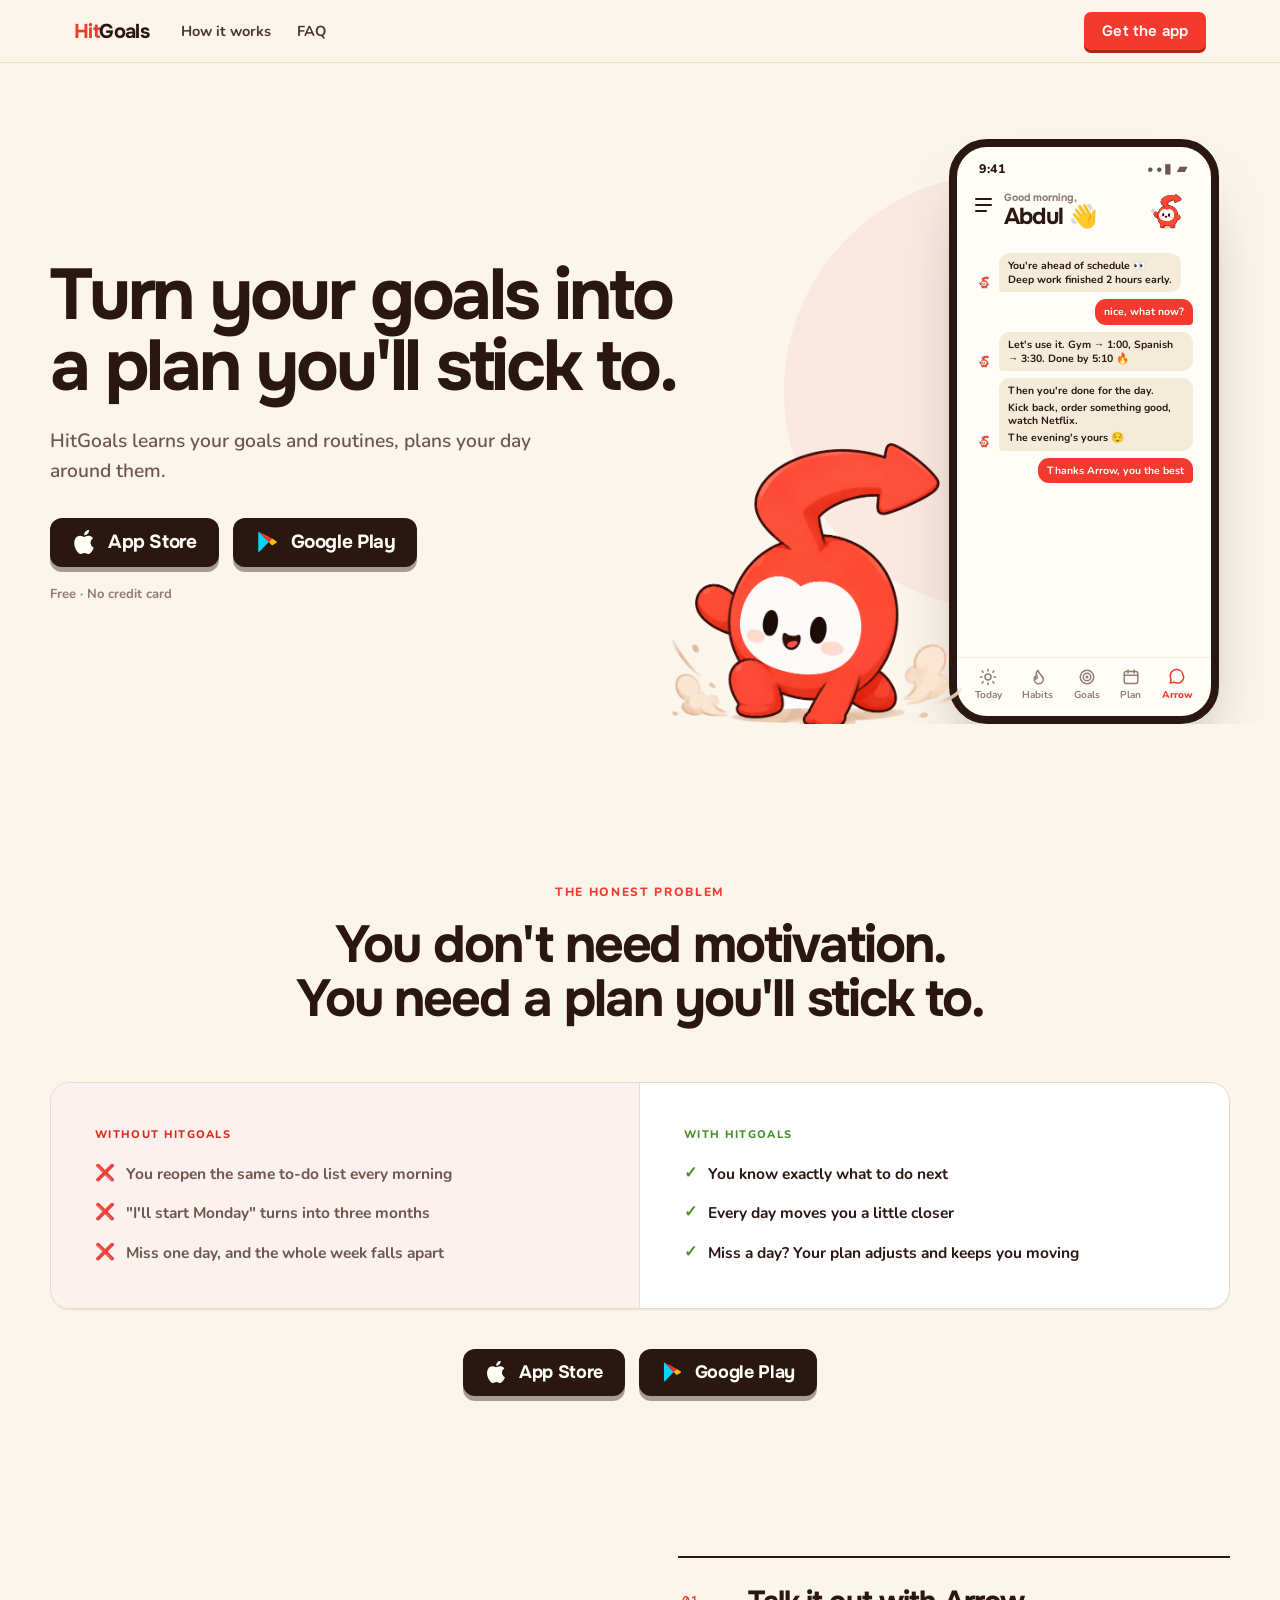
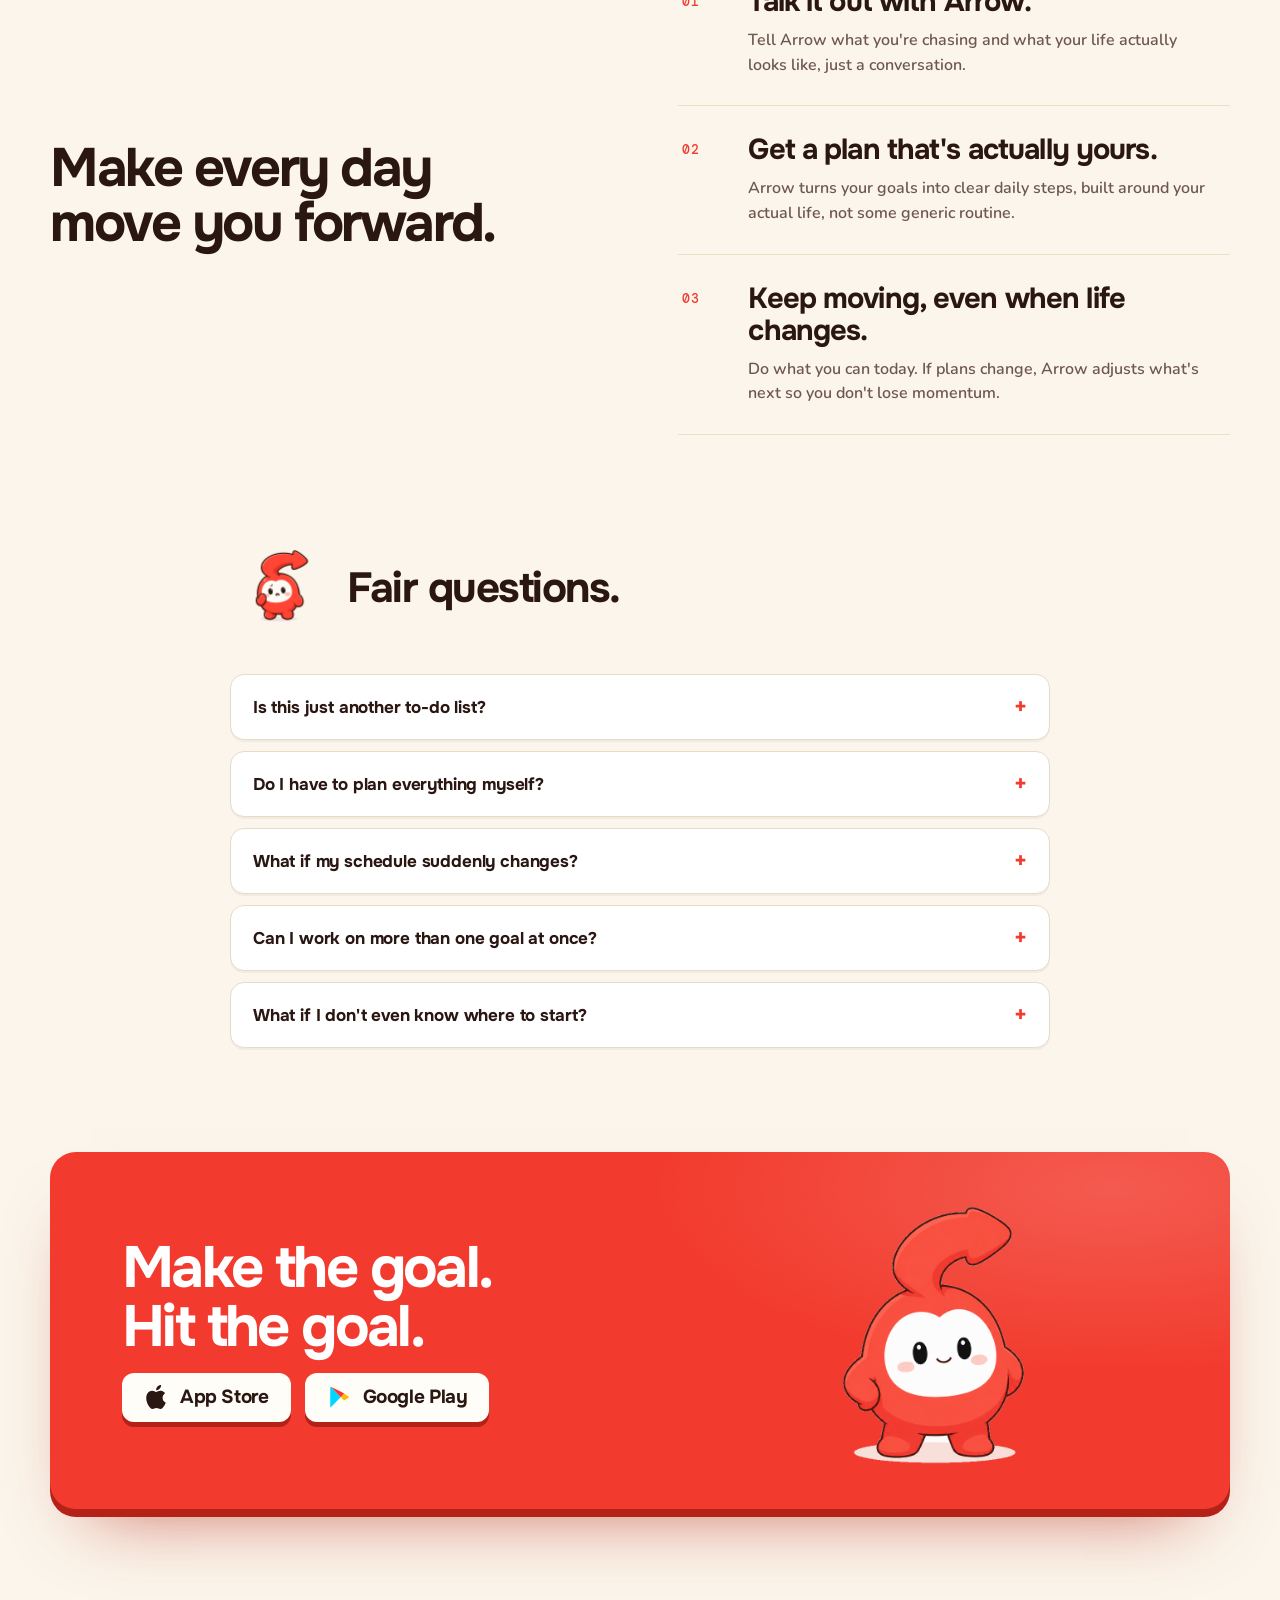
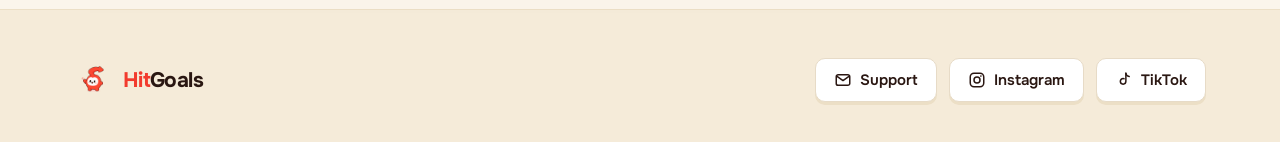
==== index.html @ bd5e6f32 "Add HitGoals website and assets" ====
<!DOCTYPE html>
<html lang="en">
<head>
<meta charset="utf-8">
<meta name="viewport" content="width=device-width, initial-scale=1">

<title>HitGoals — Turn your goals into a plan you'll stick to.</title>
<meta name="description" content="HitGoals learns your goals and routines, then plans your day around them. Talk it out with Arrow, get a plan that's actually yours, and keep moving even when life changes.">

<meta property="og:type" content="website">
<meta property="og:title" content="HitGoals — Turn your goals into a plan you'll stick to.">
<meta property="og:description" content="HitGoals learns your goals and routines, then plans your day around them.">
<meta property="og:image" content="assets/mascot/proud.png">
<meta name="theme-color" content="#FBF5EB">

<link rel="icon" type="image/png" href="assets/mascot/wave.png">

<!-- HitGoals design system tokens. These are exactly the six files that
     _ds/hitgoals-the-real-main-8b4e00c6-6f70-4fc8-bd92-96c5d314cf09/styles.css @imports, in its order.
     They are linked directly rather than through that entry point so the page
     also works when opened straight from disk (browsers refuse to follow a
     nested CSS @import over file://). -->
<link rel="stylesheet" href="_ds/hitgoals-the-real-main-8b4e00c6-6f70-4fc8-bd92-96c5d314cf09/tokens/colors.css">
<link rel="stylesheet" href="_ds/hitgoals-the-real-main-8b4e00c6-6f70-4fc8-bd92-96c5d314cf09/tokens/typography.css">
<link rel="stylesheet" href="_ds/hitgoals-the-real-main-8b4e00c6-6f70-4fc8-bd92-96c5d314cf09/tokens/spacing.css">
<link rel="stylesheet" href="_ds/hitgoals-the-real-main-8b4e00c6-6f70-4fc8-bd92-96c5d314cf09/tokens/radius.css">
<link rel="stylesheet" href="_ds/hitgoals-the-real-main-8b4e00c6-6f70-4fc8-bd92-96c5d314cf09/tokens/shadows.css">
<link rel="stylesheet" href="_ds/hitgoals-the-real-main-8b4e00c6-6f70-4fc8-bd92-96c5d314cf09/tokens/motion.css">
<link rel="stylesheet" href="assets/css/site.css">
</head>
<body>

<!-- Icon sprite: the store badge glyphs are reused six times across the page. -->
<svg width="0" height="0" aria-hidden="true" focusable="false" style="position:absolute">
  <symbol id="i-apple" viewBox="0 0 24 24">
    <path fill="currentColor" d="M12.152 6.896c-.948 0-2.415-1.078-3.96-1.04-2.04.027-3.91 1.183-4.961 3.014-2.117 3.675-.546 9.103 1.519 12.09 1.013 1.454 2.208 3.09 3.792 3.039 1.52-.065 2.09-.987 3.935-.987 1.831 0 2.35.987 3.96.948 1.637-.026 2.676-1.48 3.676-2.948 1.156-1.688 1.636-3.325 1.662-3.415-.039-.013-3.182-1.221-3.22-4.857-.026-3.04 2.48-4.494 2.597-4.559-1.429-2.09-3.623-2.324-4.39-2.376-2-.156-3.675 1.09-4.61 1.09zm3.632-3.297c.842-1.014 1.409-2.427 1.257-3.83-1.222.052-2.702.816-3.573 1.83-.78.9-1.464 2.336-1.284 3.702 1.33.104 2.69-.688 3.6-1.702z"/>
  </symbol>
  <symbol id="i-play" viewBox="0 0 24 24">
    <path fill="#00d7fe" d="M3.609 1.814c-.24.24-.379.628-.379 1.126v18.12c0 .498.139.886.379 1.126L3.75 22.3 13.792 12 3.75 1.7l-.141.114z"/>
    <path fill="#00f076" d="M13.792 12L3.75 1.7 3.61 1.814 13.75 12l-10.14 10.186.14.114L13.792 12z"/>
    <path fill="#ffbc00" d="M17.09 8.618L13.792 12l3.3 3.382 4.108-2.38a1 1 0 0 0 0-1.73l-4.11-2.654z"/>
    <path fill="#ff3131" d="M13.792 12l3.298-3.382-4.108-2.376L3.75 1.7 13.792 12z"/>
  </symbol>
</svg>

<header class="site-header">
  <div class="site-header__inner">
    <a class="brand" href="#top">
      <span class="brand__word"><span class="brand__hit">Hit</span>Goals</span>
    </a>
    <nav class="site-nav" aria-label="Primary">
      <a href="#how">How it works</a>
      <a href="#faq">FAQ</a>
    </nav>
    <div class="site-header__actions">
      <a class="btn btn--sm btn--primary" href="#cta">Get the app</a>
    </div>
  </div>
</header>

<main>

  <!-- ============================================================ hero -- -->
  <section class="hero" id="top">
    <div class="hero__inner">
      <div>
        <h1 class="hero__title">
          <span>Turn your goals into</span><br>
          <span>a plan you'll stick to.</span>
        </h1>
        <p class="hero__sub">HitGoals learns your goals and routines, plans your day around them.</p>

        <div class="store-row store-row--hero">
          <a class="store-btn" href="#cta">
            <svg width="24" height="24" aria-hidden="true"><use href="#i-apple"></use></svg>
            <span class="store-btn__label">App Store</span>
          </a>
          <a class="store-btn" href="#cta">
            <svg width="24" height="24" aria-hidden="true"><use href="#i-play"></use></svg>
            <span class="store-btn__label">Google Play</span>
          </a>
        </div>

        <p class="hero__note">Free · No credit card</p>
      </div>

      <div class="hero__visual">
        <div class="hero__glow" aria-hidden="true"></div>

        <img class="hero__mascot" src="assets/mascot/hero-trim.png" alt="Arrow running toward your goals" width="656" height="649">

        <!-- App preview -->
        <div class="phone">
          <div class="phone__status">
            <span>9:41</span>
            <span class="phone__status-icons">••▮ ▰</span>
          </div>

          <div class="phone__head">
            <div class="phone__menu" aria-hidden="true">
              <span></span><span></span><span></span>
            </div>
            <div class="phone__greeting">
              <div class="phone__greeting-label">Good morning,</div>
              <div class="phone__greeting-name">Abdul 👋</div>
            </div>
            <img class="phone__avatar" src="assets/mascot/wave.png" alt="" width="52" height="52">
          </div>

          <div class="phone__body">
            <div class="chat">
              <div class="chat__row">
                <img class="chat__avatar" src="assets/mascot/wave.png" alt="" width="18" height="18">
                <div class="chat__bubble">You're ahead of schedule 👀<br>Deep work finished <b>2 hours early.</b></div>
              </div>

              <div class="chat__bubble chat__bubble--user">nice, what now?</div>

              <div class="chat__row">
                <img class="chat__avatar" src="assets/mascot/wave.png" alt="" width="18" height="18">
                <div class="chat__bubble">Let's use it. Gym → <b>1:00</b>, Spanish → <b>3:30</b>. Done by <b>5:10</b> 🔥</div>
              </div>

              <div class="chat__row">
                <img class="chat__avatar" src="assets/mascot/wave.png" alt="" width="18" height="18">
                <div class="chat__bubble">
                  <p>Then you're done for the day.</p>
                  <p>Kick back, order something good, watch Netflix.</p>
                  <p><b>The evening's yours 😌</b></p>
                </div>
              </div>

              <div class="chat__bubble chat__bubble--user chat__bubble--user-wide">Thanks Arrow, you the best</div>
            </div>
          </div>

          <div class="phone__tabs" aria-hidden="true">
            <div class="phone__tab">
              <svg width="18" height="18" viewBox="0 0 24 24" fill="none" stroke="currentColor" stroke-width="2" stroke-linecap="round" stroke-linejoin="round"><circle cx="12" cy="12" r="4"></circle><path d="M12 2v2M12 20v2M4.2 4.2l1.4 1.4M18.4 18.4l1.4 1.4M2 12h2M20 12h2M4.2 19.8l1.4-1.4M18.4 5.6l1.4-1.4"></path></svg>
              <span>Today</span>
            </div>
            <div class="phone__tab">
              <svg width="18" height="18" viewBox="0 0 24 24" fill="none" stroke="currentColor" stroke-width="2" stroke-linecap="round" stroke-linejoin="round"><path d="M8.5 14.5A2.5 2.5 0 0 0 11 12c0-1.38-.5-2-1-3-1.072-2.143-.224-4.054 2-6 .5 2.5 2 4.9 4 6.5 2 1.6 3 3.5 3 5.5a6 6 0 1 1-12 0c0-1.67.7-3.16 1.5-4.5C8.5 12.5 8 14 8.5 14.5z"></path></svg>
              <span>Habits</span>
            </div>
            <div class="phone__tab">
              <svg width="18" height="18" viewBox="0 0 24 24" fill="none" stroke="currentColor" stroke-width="2" stroke-linecap="round" stroke-linejoin="round"><circle cx="12" cy="12" r="9"></circle><circle cx="12" cy="12" r="5"></circle><circle cx="12" cy="12" r="1"></circle></svg>
              <span>Goals</span>
            </div>
            <div class="phone__tab">
              <svg width="18" height="18" viewBox="0 0 24 24" fill="none" stroke="currentColor" stroke-width="2" stroke-linecap="round" stroke-linejoin="round"><rect x="3" y="4.5" width="18" height="16" rx="2.5"></rect><path d="M3 9.5h18M8 2.5v4M16 2.5v4"></path></svg>
              <span>Plan</span>
            </div>
            <div class="phone__tab phone__tab--active">
              <svg width="18" height="18" viewBox="0 0 24 24" fill="none" stroke="currentColor" stroke-width="2" stroke-linecap="round" stroke-linejoin="round"><path d="M21 11.5a8.4 8.4 0 0 1-1.1 4.2 8.5 8.5 0 0 1-7.4 4.3 8.4 8.4 0 0 1-4.2-1.1L3 20l1.1-5.3A8.4 8.4 0 0 1 3 10.5a8.5 8.5 0 0 1 4.3-7.4 8.4 8.4 0 0 1 4.2-1.1h.5A8.48 8.48 0 0 1 20 9.4v.5z"></path></svg>
              <span>Arrow</span>
            </div>
          </div>
        </div>
      </div>
    </div>
  </section>

  <!-- ========================================================= problem -- -->
  <section class="section">
    <div class="section__inner">
      <div class="section__head">
        <div class="eyebrow">The honest problem</div>
        <h2 class="section__title">You don't need motivation.<br>You need a plan you'll stick to.</h2>
      </div>

      <div class="compare">
        <div class="compare__col compare__col--without">
          <div class="compare__label compare__label--without">Without HitGoals</div>
          <ul class="compare__list">
            <li class="compare__item">
              <span class="compare__mark compare__mark--without" aria-hidden="true">❌</span>
              <span class="compare__text compare__text--without">You reopen the same to-do list every morning</span>
            </li>
            <li class="compare__item">
              <span class="compare__mark compare__mark--without" aria-hidden="true">❌</span>
              <span class="compare__text compare__text--without">"I'll start Monday" turns into three months</span>
            </li>
            <li class="compare__item">
              <span class="compare__mark compare__mark--without" aria-hidden="true">❌</span>
              <span class="compare__text compare__text--without">Miss one day, and the whole week falls apart</span>
            </li>
          </ul>
        </div>

        <div class="compare__col">
          <div class="compare__label compare__label--with">With HitGoals</div>
          <ul class="compare__list">
            <li class="compare__item">
              <span class="compare__mark compare__mark--with" aria-hidden="true">✓</span>
              <span class="compare__text compare__text--with">You know exactly what to do next</span>
            </li>
            <li class="compare__item">
              <span class="compare__mark compare__mark--with" aria-hidden="true">✓</span>
              <span class="compare__text compare__text--with">Every day moves you a little closer</span>
            </li>
            <li class="compare__item">
              <span class="compare__mark compare__mark--with" aria-hidden="true">✓</span>
              <span class="compare__text compare__text--with">Miss a day? Your plan adjusts and keeps you moving</span>
            </li>
          </ul>
        </div>
      </div>

      <div class="store-row store-row--center">
        <a class="store-btn store-btn--compact" href="#top">
          <svg width="22" height="22" aria-hidden="true"><use href="#i-apple"></use></svg>
          <span class="store-btn__label">App Store</span>
        </a>
        <a class="store-btn store-btn--compact" href="#top">
          <svg width="22" height="22" aria-hidden="true"><use href="#i-play"></use></svg>
          <span class="store-btn__label">Google Play</span>
        </a>
      </div>
    </div>
  </section>

  <!-- ==================================================== how it works -- -->
  <section class="section how" id="how">
    <div class="how__inner">
      <div class="how__heading">
        <h2 class="how__title">Make every day move you forward.</h2>
      </div>

      <div class="steps">
        <div class="step">
          <div class="step__num">01</div>
          <div>
            <h3 class="step__title">Talk it out with Arrow.</h3>
            <p class="step__text">Tell Arrow what you're chasing and what your life actually looks like, just a conversation.</p>
          </div>
        </div>
        <div class="step">
          <div class="step__num">02</div>
          <div>
            <h3 class="step__title">Get a plan that's actually yours.</h3>
            <p class="step__text">Arrow turns your goals into clear daily steps, built around your actual life, not some generic routine.</p>
          </div>
        </div>
        <div class="step">
          <div class="step__num">03</div>
          <div>
            <h3 class="step__title">Keep moving, even when life changes.</h3>
            <p class="step__text">Do what you can today. If plans change, Arrow adjusts what's next so you don't lose momentum.</p>
          </div>
        </div>
      </div>
    </div>
  </section>

  <!-- ============================================================= faq -- -->
  <section class="section--tight faq" id="faq">
    <div class="faq__inner">
      <div class="faq__head">
        <img class="faq__mascot" src="assets/mascot/confused.png" alt="" width="99" height="99">
        <h2 class="faq__title">Fair questions.</h2>
      </div>

      <div class="faq__list">
        <details class="faq__item">
          <summary class="faq__q">Is this just another to-do list?<span class="faq__toggle" aria-hidden="true">+</span></summary>
          <p class="faq__a">No. A to-do list just hands you a pile. HitGoals decides when each thing happens based on your actual week, and moves things around the moment that week changes.</p>
        </details>
        <details class="faq__item">
          <summary class="faq__q">Do I have to plan everything myself?<span class="faq__toggle" aria-hidden="true">+</span></summary>
          <p class="faq__a">Nope. Tell Arrow what you want to achieve and what your life looks like. It helps turn that into a plan you can actually follow.</p>
        </details>
        <details class="faq__item">
          <summary class="faq__q">What if my schedule suddenly changes?<span class="faq__toggle" aria-hidden="true">+</span></summary>
          <p class="faq__a">Your plan can change with it. Tell Arrow what happened, and it automatically moves things around.</p>
        </details>
        <details class="faq__item">
          <summary class="faq__q">Can I work on more than one goal at once?<span class="faq__toggle" aria-hidden="true">+</span></summary>
          <p class="faq__a">Yes. HitGoals helps balance your goals with everything else you already have going on.</p>
        </details>
        <details class="faq__item">
          <summary class="faq__q">What if I don't even know where to start?<span class="faq__toggle" aria-hidden="true">+</span></summary>
          <p class="faq__a">That's kind of the point. Talk it through with Arrow, and it helps figure out what your next steps should be.</p>
        </details>
      </div>
    </div>
  </section>

  <!-- ============================================================= cta -- -->
  <section class="section--tight cta" id="cta">
    <div class="cta__card">
      <div class="cta__sheen" aria-hidden="true"></div>
      <div class="cta__grid">
        <div class="cta__copy">
          <h2 class="cta__title">Make the goal.<br>Hit the goal.</h2>
          <div class="store-row">
            <a class="store-btn store-btn--light" href="#top">
              <svg width="24" height="24" aria-hidden="true"><use href="#i-apple"></use></svg>
              <span class="store-btn__label">App Store</span>
            </a>
            <a class="store-btn store-btn--light" href="#top">
              <svg width="24" height="24" aria-hidden="true"><use href="#i-play"></use></svg>
              <span class="store-btn__label">Google Play</span>
            </a>
          </div>
        </div>
        <div class="cta__visual">
          <img class="cta__mascot" src="assets/mascot/proud.png" alt="Arrow celebrating" width="800" height="800">
        </div>
      </div>
    </div>
  </section>

</main>

<footer class="site-footer">
  <div class="site-footer__inner">
    <div class="site-footer__brand">
      <img class="site-footer__mark" src="assets/mascot/wave.png" alt="" width="38" height="38">
      <span class="site-footer__word"><span class="brand__hit">Hit</span>Goals</span>
    </div>
    <div class="site-footer__links">
      <a class="link-btn" href="mailto:support@hitgoals.app">
        <svg width="18" height="18" viewBox="0 0 24 24" fill="none" stroke="currentColor" stroke-width="2" stroke-linecap="round" stroke-linejoin="round" aria-hidden="true"><path d="M3 7.5A2.5 2.5 0 0 1 5.5 5h13A2.5 2.5 0 0 1 21 7.5v9A2.5 2.5 0 0 1 18.5 19h-13A2.5 2.5 0 0 1 3 16.5z"></path><path d="m3.6 6.7 8.4 6 8.4-6"></path></svg>
        Support
      </a>
      <a class="link-btn" href="https://instagram.com/hitgoals" target="_blank" rel="noopener">
        <svg width="18" height="18" viewBox="0 0 24 24" fill="none" stroke="currentColor" stroke-width="2" stroke-linecap="round" stroke-linejoin="round" aria-hidden="true"><rect x="3" y="3" width="18" height="18" rx="5"></rect><circle cx="12" cy="12" r="4"></circle><circle cx="17.2" cy="6.8" r="1.1" fill="currentColor" stroke="none"></circle></svg>
        Instagram
      </a>
      <a class="link-btn" href="https://tiktok.com/@hitgoals" target="_blank" rel="noopener">
        <svg width="18" height="18" viewBox="0 0 24 24" fill="none" stroke="currentColor" stroke-width="2" stroke-linecap="round" stroke-linejoin="round" aria-hidden="true"><path d="M14.5 3v10.8a3.7 3.7 0 1 1-3.7-3.7c.4 0 .8.06 1.2.18"></path><path d="M14.5 3c.3 2.4 2 4.1 4.4 4.4"></path></svg>
        TikTok
      </a>
    </div>
  </div>
</footer>

</body>
</html>
---- _ds/hitgoals-the-real-main-8b4e00c6-6f70-4fc8-bd92-96c5d314cf09/tokens/colors.css ----
/* HitGoals — Color tokens
   Anchored to the red arrow mascot, warm cream paper, and the pastel
   yellow / green / teal accents from the mascot's building blocks. */
:root {
  /* ---- Brand red (primary) ---- */
  --red-50:  #FDF1EF;
  --red-100: #FCDED9;
  --red-200: #F9BDB4;
  --red-300: #F79287;
  --red-400: #F5675A;
  --red-500: #F23B2E; /* HitGoals red — primary brand color */
  --red-600: #D82C20; /* hover */
  --red-700: #B32117; /* pressed / 3D under-edge */
  --red-800: #8A1810;

  /* ---- Warm cream / paper (surfaces & backgrounds) ---- */
  --cream-50:  #FFFDF8;
  --cream-100: #FBF5EB; /* app canvas */
  --cream-200: #F5EBD9; /* sunken surface */
  --cream-300: #ECDFC6; /* hairline on cream */
  --paper:     #FFFFFF; /* card surface (mascot belly white) */

  /* ---- Ink (outlines & text — warm near-black brown) ---- */
  --ink-900: #2A1712; /* mascot outline, primary text */
  --ink-700: #4A362F;
  --ink-500: #6E574E; /* secondary text */
  --ink-400: #937C73; /* muted text */
  --ink-300: #BCA99F; /* disabled */

  /* ---- Pastel accents (from the mascot's cubes) ---- */
  --gold-100: #FDF1D4;
  --gold-300: #F9DC8C;
  --gold-400: #F7CE5E; /* soft gold cube */
  --gold-500: #F0B93D; /* warning / streaks */
  --gold-600: #D69A22;

  --green-100: #E3F3D6;
  --green-300: #B6E293;
  --green-400: #8FD16A; /* leaf green cube */
  --green-500: #5DB63C; /* success / done */
  --green-600: #479128;

  --teal-100: #D8F1EC;
  --teal-300: #98DDD0;
  --teal-400: #67CDBB; /* soft teal accent */
  --teal-500: #29B39A; /* focus / insights */
  --teal-600: #1B8F7B;

  --sky-100: #DCEEFB;
  --sky-300: #A9D3F3;
  --sky-400: #7FBDEC; /* sweat-drop blue */
  --sky-500: #4A9EE6; /* info */
  --sky-600: #2C7CC4;

  --cheek: #F6C7BE; /* mascot cheek blush */

  /* ================= Semantic aliases ================= */
  --color-bg:            var(--cream-100);
  --color-surface:       var(--paper);
  --color-surface-sunken:var(--cream-200);
  --color-surface-tint:  var(--red-50);

  --brand:               var(--red-500);
  --brand-hover:         var(--red-600);
  --brand-pressed:       var(--red-700);
  --brand-tint:          var(--red-100);
  --brand-edge:          var(--red-700); /* 3D bottom edge on red buttons */

  --text-primary:        var(--ink-900);
  --text-secondary:      var(--ink-500);
  --text-muted:          var(--ink-400);
  --text-disabled:       var(--ink-300);
  --text-on-brand:       #FFFFFF;
  --text-on-accent:      var(--ink-900);

  --border-subtle:       var(--cream-300);
  --border-default:      #E7DBC7;
  --border-strong:       var(--ink-900);

  --success:             var(--green-500);
  --success-tint:        var(--green-100);
  --success-edge:        var(--green-600);
  --warning:             var(--gold-500);
  --warning-tint:        var(--gold-100);
  --danger:              var(--red-500);
  --danger-tint:         var(--red-100);
  --info:                var(--sky-500);
  --info-tint:           var(--sky-100);
  --focus:               var(--teal-500);
  --focus-tint:          var(--teal-100);

  --focus-ring:          var(--red-300);
}
---- _ds/hitgoals-the-real-main-8b4e00c6-6f70-4fc8-bd92-96c5d314cf09/tokens/typography.css ----
/* HitGoals — Typography tokens
   Fredoka (rounded, geometric) for display/headings — echoes the mascot's
   bouncy arrow. Nunito for body & UI — friendly, highly legible.
   NOTE: fonts are pulled from Google Fonts (see flag in readme.md). */
@import url('https://fonts.googleapis.com/css2?family=Onest:wght@500;600;700;800&family=Nunito:ital,wght@0,400;0,600;0,700;0,800;1,400&family=DM+Mono:wght@400;500&display=swap');

:root {
  --font-display: 'Onest', 'Trebuchet MS', sans-serif; /* @kind font */
  --font-body: 'Nunito', 'Segoe UI', sans-serif; /* @kind font */
  --font-mono: 'DM Mono', ui-monospace, monospace; /* @kind font */

  /* Weights */
  --fw-regular: 400;  /* @kind other */
  --fw-medium: 600;   /* @kind other */
  --fw-semibold: 700; /* @kind other */
  --fw-bold: 700;     /* @kind other */
  --fw-display: 700;  /* @kind other */
  --fw-heavy: 700;    /* @kind other */

  /* Type scale (rem, 16px base) */
  --fs-display: 3rem;     /* 48 — hero */
  --fs-h1: 2.25rem;       /* 36 */
  --fs-h2: 1.75rem;       /* 28 */
  --fs-h3: 1.375rem;      /* 22 */
  --fs-title: 1.125rem;   /* 18 — card titles */
  --fs-body: 1rem;        /* 16 */
  --fs-body-sm: 0.9375rem;/* 15 */
  --fs-caption: 0.8125rem;/* 13 */
  --fs-micro: 0.6875rem;  /* 11 — labels/badges */

  /* Line heights */
  --lh-tight: 1.1;    /* @kind other */
  --lh-snug: 1.25;    /* @kind other */
  --lh-normal: 1.5;   /* @kind other */
  --lh-relaxed: 1.65; /* @kind other */

  /* Letter spacing */
  --ls-tight: -0.02em; /* @kind other */
  --ls-normal: 0;      /* @kind other */
  --ls-wide: 0.04em;   /* @kind other */
  --ls-caps: 0.08em;   /* @kind other */
}
---- _ds/hitgoals-the-real-main-8b4e00c6-6f70-4fc8-bd92-96c5d314cf09/tokens/spacing.css ----
/* HitGoals — Spacing & sizing tokens (4px base grid) */
:root {
  --space-0: 0;
  --space-1: 4px;
  --space-2: 8px;
  --space-3: 12px;
  --space-4: 16px;
  --space-5: 20px;
  --space-6: 24px;
  --space-8: 32px;
  --space-10: 40px;
  --space-12: 48px;
  --space-16: 64px;
  --space-20: 80px;

  /* Layout */
  --container-max: 1200px;
  --gutter: 24px;
  --app-max: 420px;        /* mobile app frame */
  --tap-target: 48px;      /* min hit area */
  --nav-height: 68px;      /* bottom tab bar */
}
---- _ds/hitgoals-the-real-main-8b4e00c6-6f70-4fc8-bd92-96c5d314cf09/tokens/radius.css ----
/* HitGoals — Corner radius tokens
   Restrained, only-slightly-rounded corners (the brand wants crisp shapes,
   not pillowy ones). Avatars/toggles that must be circular set 999 directly. */
:root {
  --radius-xs: 3px;
  --radius-sm: 5px;
  --radius-md: 7px;    /* inputs, buttons, small cards */
  --radius-lg: 10px;   /* cards */
  --radius-xl: 14px;   /* hero cards, sheets */
  --radius-2xl: 18px;
  --radius-pill: 999px;/* circular controls only (avatars, switch, streak) */
}
---- _ds/hitgoals-the-real-main-8b4e00c6-6f70-4fc8-bd92-96c5d314cf09/tokens/shadows.css ----
/* HitGoals — Elevation & the signature "3D chunky" edges.
   The brand look uses solid offset bottom edges (like the mascot's outline
   and Duolingo-style chunky buttons) more than soft blurred shadows. */
:root {
  /* Soft ambient shadows (warm-tinted, low blur) */
  --shadow-xs: 0 1px 2px rgba(42, 23, 18, 0.06);
  --shadow-sm: 0 2px 6px rgba(42, 23, 18, 0.08);
  --shadow-md: 0 6px 16px rgba(42, 23, 18, 0.10);
  --shadow-lg: 0 14px 32px rgba(42, 23, 18, 0.14);
  --shadow-pop: 0 18px 44px rgba(242, 59, 46, 0.22); /* red glow for CTAs/mascot */

  /* Chunky solid bottom edges (the "press-down" toy look) */
  --edge-brand:   0 4px 0 var(--red-700);
  --edge-success: 0 4px 0 var(--green-600);
  --edge-gold:    0 4px 0 var(--gold-600);
  --edge-neutral: 0 4px 0 var(--cream-300);
  --edge-ink:     0 3px 0 var(--ink-900);

  /* Focus ring */
  --ring: 0 0 0 4px var(--focus-tint);
}
---- _ds/hitgoals-the-real-main-8b4e00c6-6f70-4fc8-bd92-96c5d314cf09/tokens/motion.css ----
/* HitGoals — Motion tokens
   Playful, bouncy easing to echo the mascot's springy character. */
:root {
  --dur-fast: 120ms;      /* @kind other */
  --dur-base: 200ms;      /* @kind other */
  --dur-slow: 320ms;      /* @kind other */
  --dur-celebrate: 600ms; /* @kind other */

  --ease-standard: cubic-bezier(0.4, 0, 0.2, 1);    /* @kind other */
  --ease-out: cubic-bezier(0.16, 1, 0.3, 1);        /* @kind other */
  --ease-bounce: cubic-bezier(0.34, 1.56, 0.64, 1); /* @kind other */
  --ease-spring: cubic-bezier(0.5, 1.6, 0.4, 1);    /* @kind other */
}
---- assets/css/site.css ----
/* ==========================================================================
   HitGoals — marketing site styles
   Built on the HitGoals design system tokens
   (_ds/hitgoals-the-real-main-8b4e00c6-6f70-4fc8-bd92-96c5d314cf09/styles.css).
   Every colour, size and shadow below resolves to a design-system token.
   ========================================================================== */

/* --------------------------------------------------------------- base --- */
* { box-sizing: border-box; }

body {
  margin: 0;
  background: var(--cream-100);
  color: var(--ink-900);
  font-family: var(--font-body);
  overflow-x: hidden;
  -webkit-font-smoothing: antialiased;
}

img { max-width: 100%; }

a { color: var(--red-600); text-decoration: none; }
a:hover { color: var(--red-500); }

.u-visually-hidden {
  position: absolute;
  width: 1px; height: 1px;
  margin: -1px; padding: 0;
  overflow: hidden;
  clip: rect(0 0 0 0);
  white-space: nowrap;
  border: 0;
}

/* Shared section rhythm */
.section { padding: 160px 24px 0; }
.section--tight { padding: 104px 24px 0; }
.section__inner { max-width: 1180px; margin: 0 auto; }

.eyebrow {
  font-weight: 800;
  font-size: 12px;
  letter-spacing: .14em;
  text-transform: uppercase;
  color: var(--red-500);
  margin-bottom: 18px;
}

/* ------------------------------------------------------------ buttons --- */
/* Mirrors the design system Button component: a chunky solid bottom edge that
   the button presses down onto. See components/forms/Button.jsx. */
.btn {
  --btn-edge: 4px;
  --btn-edge-color: transparent;
  display: inline-flex;
  align-items: center;
  justify-content: center;
  font-family: var(--font-display);
  font-weight: 600;
  line-height: 1;
  letter-spacing: .01em;
  white-space: nowrap;
  border: 2px solid transparent;
  border-radius: var(--radius-md);
  box-shadow: 0 var(--btn-edge) 0 var(--btn-edge-color);
  cursor: pointer;
  user-select: none;
  -webkit-tap-highlight-color: transparent;
  outline: none;
  transition:
    transform var(--dur-fast) var(--ease-standard),
    background var(--dur-fast),
    box-shadow var(--dur-fast);
}
.btn:active {
  transform: translateY(var(--btn-edge));
  box-shadow: 0 0 0 var(--btn-edge-color);
}
.btn:focus-visible { box-shadow: 0 var(--btn-edge) 0 var(--btn-edge-color), var(--ring); }

.btn--sm { --btn-edge: 3px; gap: 6px; padding: 8px 16px; min-height: 38px; font-size: var(--fs-body-sm); }
.btn--md { --btn-edge: 4px; gap: 8px; padding: 12px 22px; min-height: 48px; font-size: var(--fs-body); }

.btn--primary { --btn-edge-color: var(--red-700); background: var(--red-500); color: #fff; }
.btn--primary:hover { background: var(--red-600); color: #fff; }

/* --------------------------------------------------- app store badges --- */
.store-row { display: flex; gap: 14px; flex-wrap: wrap; }
.store-row--hero { margin-bottom: 18px; }
.store-row--center { justify-content: center; margin-top: 40px; }

.store-btn {
  display: inline-flex;
  align-items: center;
  gap: 12px;
  background: var(--ink-900);
  color: var(--cream-50);
  border-radius: 12px;
  padding: 12px 22px 13px;
  box-shadow: 0 5px 0 rgba(42, 23, 18, .4);
  transition:
    transform var(--dur-fast) var(--ease-standard),
    box-shadow var(--dur-fast);
}
.store-btn:hover { color: var(--cream-50); }
.store-btn:active { transform: translateY(5px); box-shadow: 0 0 0 rgba(42, 23, 18, .4); }

.store-btn__label {
  font-family: var(--font-display);
  font-weight: 700;
  font-size: 19px;
  letter-spacing: -.02em;
}

/* Slightly smaller pair used under the comparison table */
.store-btn--compact .store-btn__label { font-size: 18px; }

/* Cream-on-red pair inside the final CTA card */
.store-btn--light {
  background: var(--cream-50);
  color: var(--ink-900);
  box-shadow: 0 5px 0 var(--red-700);
}
.store-btn--light:hover { color: var(--ink-900); }
.store-btn--light:active { box-shadow: 0 0 0 var(--red-700); }

/* ------------------------------------------------------------- header --- */
.site-header {
  position: sticky;
  top: 0;
  z-index: 50;
  background: rgba(251, 245, 235, .86);
  -webkit-backdrop-filter: blur(14px);
  backdrop-filter: blur(14px);
  border-bottom: 1.5px solid var(--border-subtle);
}
.site-header__inner {
  max-width: 1180px;
  margin: 0 auto;
  padding: 12px 24px;
  display: flex;
  align-items: center;
  gap: 24px;
  flex-wrap: nowrap;
}
.site-header__actions { margin-left: auto; display: flex; align-items: center; gap: 14px; }

.brand { display: flex; align-items: center; gap: 9px; flex-shrink: 0; }
.brand__word {
  font-family: var(--font-display);
  font-weight: 700;
  font-size: 20px;
  letter-spacing: -.03em;
  color: var(--ink-900);
}
.brand:hover .brand__word { color: var(--ink-900); }
.brand__hit { color: var(--red-500); }

.site-nav { display: flex; align-items: center; gap: 26px; margin-left: 8px; flex-wrap: nowrap; flex-shrink: 0; }
.site-nav a { font-weight: 700; font-size: 14.5px; color: var(--ink-700); white-space: nowrap; }
.site-nav a:hover { color: var(--red-500); }

/* --------------------------------------------------------------- hero --- */
.hero { position: relative; padding: 76px 24px 0; overflow: hidden; }
.hero__inner {
  position: relative;
  max-width: 1180px;
  margin: 0 auto;
  display: grid;
  grid-template-columns: repeat(auto-fit, minmax(min(340px, 100%), 1fr));
  gap: clamp(32px, 5vw, 64px);
  align-items: center;
}
.hero__title {
  font-family: var(--font-display);
  font-weight: 700;
  font-size: clamp(42px, 5.6vw, 72px);
  line-height: 1;
  letter-spacing: -.045em;
  margin: 0 0 24px;
}
.hero__title span { white-space: nowrap; }
.hero__sub {
  font-weight: 600;
  font-size: clamp(17px, 1.5vw, 19.5px);
  line-height: 1.55;
  color: var(--ink-500);
  max-width: 520px;
  margin: 0 0 32px;
  text-wrap: pretty;
}
.hero__note { font-weight: 700; font-size: 13px; color: var(--ink-400); margin: 0; }

.hero__visual { position: relative; display: flex; justify-content: flex-end; align-items: flex-end; }
.hero__glow {
  position: absolute;
  right: 2%;
  top: 6%;
  width: clamp(300px, 34vw, 460px);
  aspect-ratio: 1;
  border-radius: var(--radius-pill);
  background: var(--red-100);
  opacity: .55;
}
.hero__mascot {
  position: relative;
  z-index: 3;
  width: clamp(200px, 24vw, 290px);
  /* height:auto so the width/height attributes only supply the aspect ratio
     (they are presentational hints and would otherwise fix the height). */
  height: auto;
  object-fit: contain;
  margin-right: -64px;
  margin-bottom: -6px;
  flex-shrink: 0;
}

/* --------------------------------------------------------- phone mock --- */
.phone {
  position: relative;
  z-index: 2;
  width: min(270px, 60vw);
  flex-shrink: 0;
  aspect-ratio: 9 / 19.5;
  border: 8px solid var(--ink-900);
  border-radius: 38px;
  background: var(--cream-50);
  box-shadow: 0 40px 70px -34px rgba(42, 23, 18, .55);
  overflow: hidden;
  margin-left: auto;
  margin-right: 2%;
  display: flex;
  flex-direction: column;
}
.phone__status {
  display: flex;
  justify-content: space-between;
  align-items: center;
  padding: 13px 22px 6px;
  font-weight: 800;
  font-size: 12.5px;
  color: var(--ink-900);
}
.phone__status-icons { letter-spacing: .12em; color: var(--ink-500); }

.phone__head { display: flex; align-items: flex-start; gap: 12px; padding: 8px 18px 14px; }
.phone__menu { display: flex; flex-direction: column; gap: 4px; padding-top: 7px; }
.phone__menu span { width: 17px; height: 2px; background: var(--ink-900); border-radius: 2px; }
.phone__menu span:last-child { width: 12px; }
.phone__greeting { flex: 1; min-width: 0; }
.phone__greeting-label {
  font-family: var(--font-display);
  font-weight: 700;
  font-size: 10.5px;
  letter-spacing: -.01em;
  color: var(--ink-400);
}
.phone__greeting-name {
  font-family: var(--font-display);
  font-weight: 700;
  font-size: 23px;
  letter-spacing: -.03em;
  line-height: 1.15;
}
.phone__avatar { width: 52px; height: 52px; object-fit: contain; flex-shrink: 0; margin-top: -4px; }

.phone__body { padding: 0 18px; flex: 1; min-height: 0; display: flex; flex-direction: column; }

.chat { display: flex; flex-direction: column; gap: 7px; flex: 1; min-height: 0; overflow: hidden; }
.chat__row { display: flex; align-items: flex-end; gap: 6px; }
.chat__avatar { width: 18px; height: 18px; object-fit: contain; flex-shrink: 0; }
.chat__bubble {
  background: var(--cream-200);
  border-radius: 11px 11px 11px 4px;
  padding: 6px 9px;
  font-weight: 700;
  font-size: 10.5px;
  line-height: 1.3;
  max-width: 220px;
}
.chat__bubble p { margin: 0 0 3px; }
.chat__bubble p:last-child { margin-bottom: 0; }
.chat__bubble--user {
  align-self: flex-end;
  background: var(--red-500);
  color: #fff;
  border-radius: 11px 11px 4px 11px;
  max-width: 150px;
}
.chat__bubble--user-wide { max-width: 170px; }

.phone__tabs {
  display: flex;
  justify-content: space-between;
  padding: 10px 18px 14px;
  border-top: 1.5px solid var(--cream-200);
  gap: 4px;
}
.phone__tab { display: flex; flex-direction: column; align-items: center; gap: 2px; color: var(--ink-400); }
.phone__tab span { font-weight: 700; font-size: 10px; }
.phone__tab--active { color: var(--red-500); }
.phone__tab--active span { font-weight: 800; }

/* ------------------------------------------------------------ compare --- */
.section__head { text-align: center; max-width: 720px; margin: 0 auto 56px; }
.section__title {
  font-family: var(--font-display);
  font-weight: 700;
  font-size: clamp(32px, 4.6vw, 52px);
  line-height: 1.04;
  letter-spacing: -.04em;
  margin: 0 0 20px;
}

.compare {
  display: grid;
  grid-template-columns: repeat(auto-fit, minmax(min(300px, 100%), 1fr));
  border: 1.5px solid var(--border-default);
  border-radius: 20px;
  overflow: hidden;
  background: var(--paper);
  box-shadow: 0 2px 0 rgba(42, 23, 18, .04);
}
.compare__col { padding: clamp(28px, 4vw, 44px); }
.compare__col--without { border-right: 1.5px solid var(--border-subtle); background: var(--red-50); }
.compare__label {
  font-weight: 800;
  font-size: 11px;
  letter-spacing: .12em;
  text-transform: uppercase;
  margin-bottom: 20px;
}
.compare__label--without { color: var(--red-600); }
.compare__label--with { color: var(--green-600); }
.compare__list { display: flex; flex-direction: column; gap: 16px; margin: 0; padding: 0; list-style: none; }
.compare__item { display: flex; gap: 11px; align-items: flex-start; }
.compare__mark { font-weight: 800; font-size: 16px; line-height: 1.4; }
.compare__mark--without { color: var(--red-500); }
.compare__mark--with { color: var(--green-600); }
.compare__text { font-weight: 700; font-size: 15.5px; line-height: 1.5; }
.compare__text--without { color: var(--ink-500); }
.compare__text--with { color: var(--ink-900); }

/* ------------------------------------------------------- how it works --- */
.how__inner {
  max-width: 1180px;
  margin: 0 auto;
  display: grid;
  grid-template-columns: repeat(auto-fit, minmax(min(320px, 100%), 1fr));
  gap: clamp(36px, 6vw, 80px);
  align-items: start;
}
.how__heading { display: flex; align-items: center; min-height: 100%; }
.how__title {
  font-family: var(--font-display);
  font-weight: 700;
  font-size: clamp(34px, 4.6vw, 54px);
  line-height: 1.02;
  letter-spacing: -.045em;
  margin: 0;
  text-wrap: balance;
}
.steps { border-top: 2.5px solid var(--ink-900); }
.step {
  border-bottom: 1.5px solid var(--border-subtle);
  padding: 28px 4px;
  display: grid;
  grid-template-columns: 56px 1fr;
  gap: 10px;
  align-items: start;
}
.step__num {
  font-family: var(--font-mono);
  font-weight: 500;
  font-size: 13px;
  letter-spacing: .06em;
  padding-top: 7px;
  color: var(--red-500);
}
.step__title {
  font-family: var(--font-display);
  font-weight: 700;
  font-size: clamp(21px, 2.5vw, 29px);
  letter-spacing: -.03em;
  line-height: 1.1;
  margin: 0 0 10px;
}
.step__text { font-weight: 600; font-size: 16px; line-height: 1.55; color: var(--ink-500); margin: 0; max-width: 460px; }

/* ---------------------------------------------------------------- faq --- */
.faq__inner { max-width: 820px; margin: 0 auto; }
.faq__head { display: flex; align-items: center; gap: 18px; margin-bottom: 36px; }
.faq__mascot { width: 99px; height: 99px; object-fit: contain; flex-shrink: 0; }
.faq__title {
  font-family: var(--font-display);
  font-weight: 700;
  font-size: clamp(28px, 3.8vw, 42px);
  line-height: 1.06;
  letter-spacing: -.035em;
  margin: 0;
}
.faq__list { display: flex; flex-direction: column; gap: 11px; }
.faq__item {
  background: var(--paper);
  border: 1.5px solid var(--border-default);
  border-radius: 14px;
  padding: 18px 22px;
  box-shadow: 0 2px 0 rgba(42, 23, 18, .04);
}
.faq__q {
  display: flex;
  justify-content: space-between;
  align-items: center;
  gap: 16px;
  font-family: var(--font-display);
  font-weight: 700;
  font-size: 17px;
  letter-spacing: -.01em;
  list-style: none;
  cursor: pointer;
}
.faq__q::-webkit-details-marker { display: none; }
.faq__toggle {
  color: var(--red-500);
  font-size: 22px;
  font-weight: 700;
  flex-shrink: 0;
  transition: transform var(--dur-base) var(--ease-standard);
}
.faq__item[open] .faq__toggle { transform: rotate(45deg); }
.faq__a { font-weight: 600; font-size: 15.5px; line-height: 1.6; color: var(--ink-500); margin: 14px 0 0; }

/* ---------------------------------------------------------------- cta --- */
.cta__card {
  max-width: 1180px;
  margin: 0 auto;
  background: var(--red-500);
  border-radius: 26px;
  position: relative;
  overflow: hidden;
  box-shadow: 0 8px 0 var(--red-700), 0 40px 70px -40px rgba(179, 33, 23, .7);
}
.cta__sheen {
  position: absolute;
  inset: 0;
  background: radial-gradient(60% 80% at 90% 10%, rgba(255, 255, 255, .16), transparent 65%);
  pointer-events: none;
}
.cta__grid {
  position: relative;
  display: grid;
  grid-template-columns: repeat(auto-fit, minmax(min(320px, 100%), 1fr));
  align-items: center;
}
.cta__copy { padding: clamp(40px, 6vw, 72px); }
.cta__title {
  font-family: var(--font-display);
  font-weight: 700;
  font-size: clamp(34px, 4.8vw, 58px);
  line-height: 1.02;
  letter-spacing: -.045em;
  margin: 0 0 16px;
  color: #fff;
  text-wrap: balance;
}
.cta__visual { display: flex; align-items: flex-end; justify-content: center; height: 100%; padding-top: 24px; }
.cta__mascot { width: clamp(220px, 26vw, 360px); height: auto; object-fit: contain; }

/* ------------------------------------------------------------- footer --- */
.site-footer { margin-top: 100px; border-top: 1.5px solid var(--border-subtle); background: var(--cream-200); }
.site-footer__inner {
  max-width: 1180px;
  margin: 0 auto;
  padding: 48px 24px 40px;
  display: flex;
  flex-wrap: wrap;
  gap: 28px;
  align-items: center;
  justify-content: space-between;
}
.site-footer__brand { display: flex; align-items: center; gap: 11px; }
.site-footer__mark { width: 38px; height: 38px; object-fit: contain; }
.site-footer__word { font-family: var(--font-display); font-weight: 700; font-size: 21px; letter-spacing: -.03em; }
.site-footer__links { display: flex; flex-wrap: wrap; gap: 12px; align-items: center; }

.link-btn {
  display: inline-flex;
  align-items: center;
  gap: 8px;
  background: var(--paper);
  border: 1.5px solid var(--border-default);
  border-radius: 10px;
  padding: 11px 18px;
  box-shadow: 0 3px 0 var(--cream-300);
  font-family: var(--font-display);
  font-weight: 600;
  font-size: 15px;
  color: var(--ink-900);
  transition:
    transform var(--dur-fast) var(--ease-standard),
    background var(--dur-fast),
    box-shadow var(--dur-fast);
}
.link-btn:hover { color: var(--ink-900); background: var(--cream-50); }
.link-btn:active { transform: translateY(3px); box-shadow: 0 0 0 var(--cream-300); }

/* --------------------------------------------------------- responsive --- */
@media (max-width: 900px) {
  .compare__col--without { border-right: 0; border-bottom: 1.5px solid var(--border-subtle); }
}

@media (max-width: 640px) {
  .hero { padding-top: 48px; }
  .hero__mascot { margin-right: -40px; }
  .section { padding-top: 104px; }
  .section--tight { padding-top: 80px; }
  /* Tighten the bar so logo + nav + CTA still fit on one line at 360-390px. */
  .site-header__inner { gap: 12px; padding: 12px 20px; }
  .site-nav { gap: 14px; margin-left: 0; }
  .site-footer { margin-top: 72px; }
}

@media (max-width: 429px) {
  /* The headline keeps its two nowrap lines, so below ~430px it must scale
     down or the last words are clipped off the right edge. */
  .hero__title { font-size: clamp(28px, 8.6vw, 42px); }
}

@media (max-width: 400px) {
  /* Very narrow phones: scale the bar down so logo + nav + CTA stay on one row. */
  .site-header__inner { gap: 10px; padding: 10px 14px; }
  .brand__word { font-size: 17px; }
  .site-nav { gap: 12px; }
  .site-nav a { font-size: 13px; }
  .btn--sm { padding: 8px 12px; font-size: 13.5px; }
}

@media (prefers-reduced-motion: reduce) {
  *,
  *::before,
  *::after {
    animation-duration: .01ms !important;
    animation-iteration-count: 1 !important;
    transition-duration: .01ms !important;
    scroll-behavior: auto !important;
  }
}
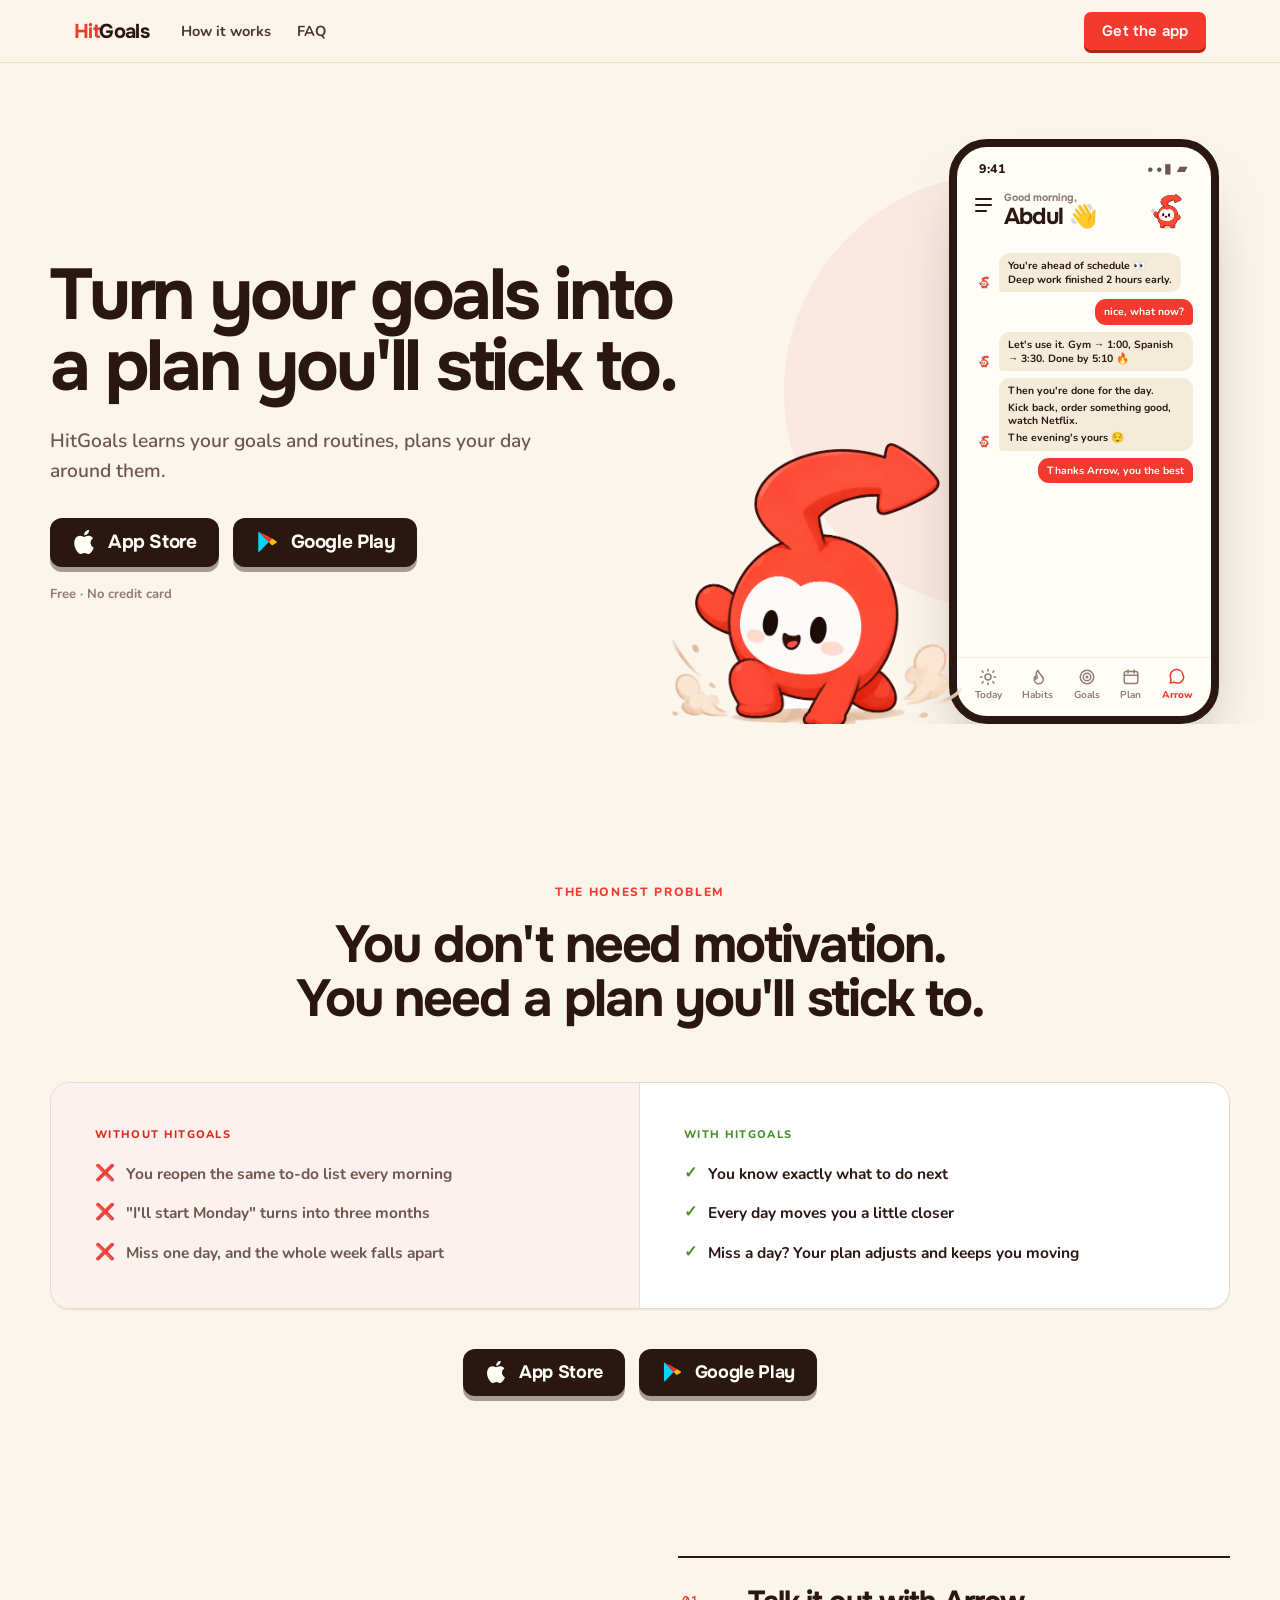
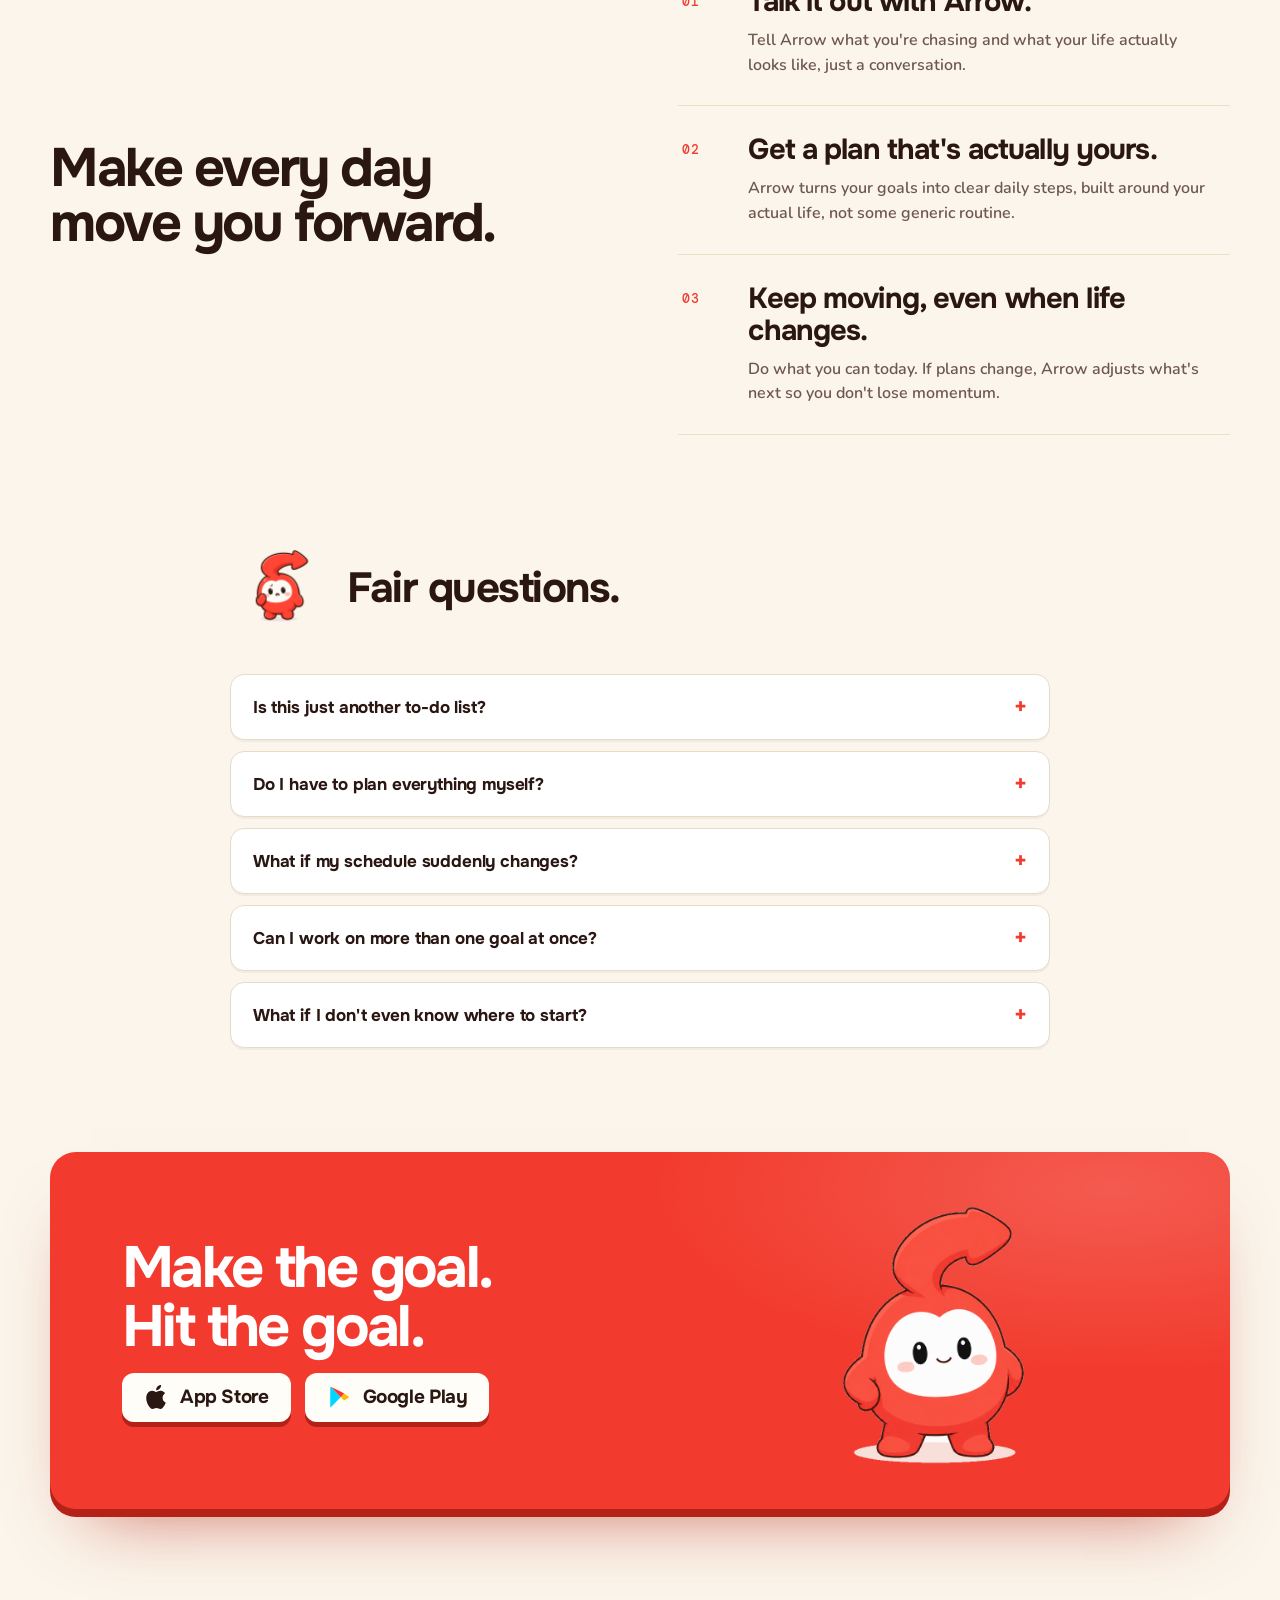
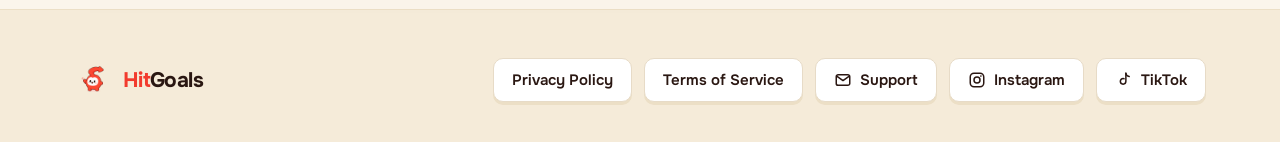
==== commit f138be62: "Add privacy policy and terms pages to website" ====
--- a/index.html
+++ b/index.html
@@ -320,10 +320,15 @@
       <span class="site-footer__word"><span class="brand__hit">Hit</span>Goals</span>
     </div>
     <div class="site-footer__links">
-      <a class="link-btn" href="mailto:support@hitgoals.app">
+      <a class="link-btn" href="privacy/">Privacy Policy</a>
+      <a class="link-btn" href="terms/">Terms of Service</a>
+      <details class="support-contact">
+      <summary class="link-btn">
         <svg width="18" height="18" viewBox="0 0 24 24" fill="none" stroke="currentColor" stroke-width="2" stroke-linecap="round" stroke-linejoin="round" aria-hidden="true"><path d="M3 7.5A2.5 2.5 0 0 1 5.5 5h13A2.5 2.5 0 0 1 21 7.5v9A2.5 2.5 0 0 1 18.5 19h-13A2.5 2.5 0 0 1 3 16.5z"></path><path d="m3.6 6.7 8.4 6 8.4-6"></path></svg>
         Support
-      </a>
+      </summary>
+      <a class="support-contact__email" href="mailto:hitgoals123@gmail.com">hitgoals123@gmail.com</a>
+      </details>
       <a class="link-btn" href="https://instagram.com/hitgoals" target="_blank" rel="noopener">
         <svg width="18" height="18" viewBox="0 0 24 24" fill="none" stroke="currentColor" stroke-width="2" stroke-linecap="round" stroke-linejoin="round" aria-hidden="true"><rect x="3" y="3" width="18" height="18" rx="5"></rect><circle cx="12" cy="12" r="4"></circle><circle cx="17.2" cy="6.8" r="1.1" fill="currentColor" stroke="none"></circle></svg>
         Instagram
@@ -336,5 +341,15 @@
   </div>
 </footer>
 
+<script>
+document.querySelectorAll('.store-btn').forEach(function (button) {
+  var label = button.querySelector('.store-btn__label');
+  label.setAttribute('aria-live', 'polite');
+  button.addEventListener('click', function (event) {
+    event.preventDefault();
+    label.textContent = 'Coming soon';
+  });
+});
+</script>
 </body>
 </html>
--- a/assets/css/site.css
+++ b/assets/css/site.css
@@ -504,6 +504,42 @@
 .link-btn:hover { color: var(--ink-900); background: var(--cream-50); }
 .link-btn:active { transform: translateY(3px); box-shadow: 0 0 0 var(--cream-300); }
 
+.support-contact { align-self: flex-start; }
+.support-contact summary { cursor: pointer; list-style: none; }
+.support-contact summary::-webkit-details-marker { display: none; }
+.support-contact__email { display: block; margin-top: 10px; font-size: 14px; }
+
+/* -------------------------------------------------------- legal pages --- */
+.legal-page { max-width: 820px; margin: 0 auto; padding: 56px 24px 0; }
+.legal-page__back { display: inline-block; margin-bottom: 32px; font-weight: 700; }
+.legal-page__title {
+  font-family: var(--font-display);
+  font-weight: 700;
+  font-size: clamp(32px, 5vw, 52px);
+  line-height: 1.1;
+  letter-spacing: -.04em;
+  margin: 0 0 16px;
+}
+.legal-page__date { color: var(--ink-500); margin: 0 0 36px; }
+.legal-page__content { font-size: 16px; line-height: 1.75; overflow-wrap: anywhere; }
+.legal-page__content h2,
+.legal-page__content h3 {
+  font-family: var(--font-display);
+  line-height: 1.3;
+  letter-spacing: -.02em;
+}
+.legal-page__content h2 { font-size: clamp(22px, 3vw, 28px); margin: 40px 0 16px; scroll-margin-top: 100px; }
+.legal-page__content h3 { font-size: 18px; margin: 24px 0 12px; }
+.legal-page__content p { margin: 0 0 16px; }
+.legal-page__content ul { margin: 0 0 20px; padding-left: 24px; }
+.legal-page__content li { margin-bottom: 6px; }
+.legal-page__content a,
+.legal-page__back { text-decoration: underline; text-underline-offset: 3px; }
+.legal-page__nav { display: flex; flex-wrap: wrap; gap: 16px; margin-top: 40px; }
+.legal-page a:focus-visible,
+.site-footer a:focus-visible,
+.support-contact summary:focus-visible { outline: 2px solid var(--red-600); outline-offset: 4px; }
+
 /* --------------------------------------------------------- responsive --- */
 @media (max-width: 900px) {
   .compare__col--without { border-right: 0; border-bottom: 1.5px solid var(--border-subtle); }
@@ -535,6 +571,14 @@
   .btn--sm { padding: 8px 12px; font-size: 13.5px; }
 }
 
+@media (max-width: 359px) {
+  .site-header__inner { gap: 8px; padding: 10px 12px; }
+  .brand__word { font-size: 16px; }
+  .site-nav { gap: 8px; }
+  .site-nav a { font-size: 12px; }
+  .btn--sm { padding: 8px 10px; font-size: 12px; }
+}
+
 @media (prefers-reduced-motion: reduce) {
   *,
   *::before,
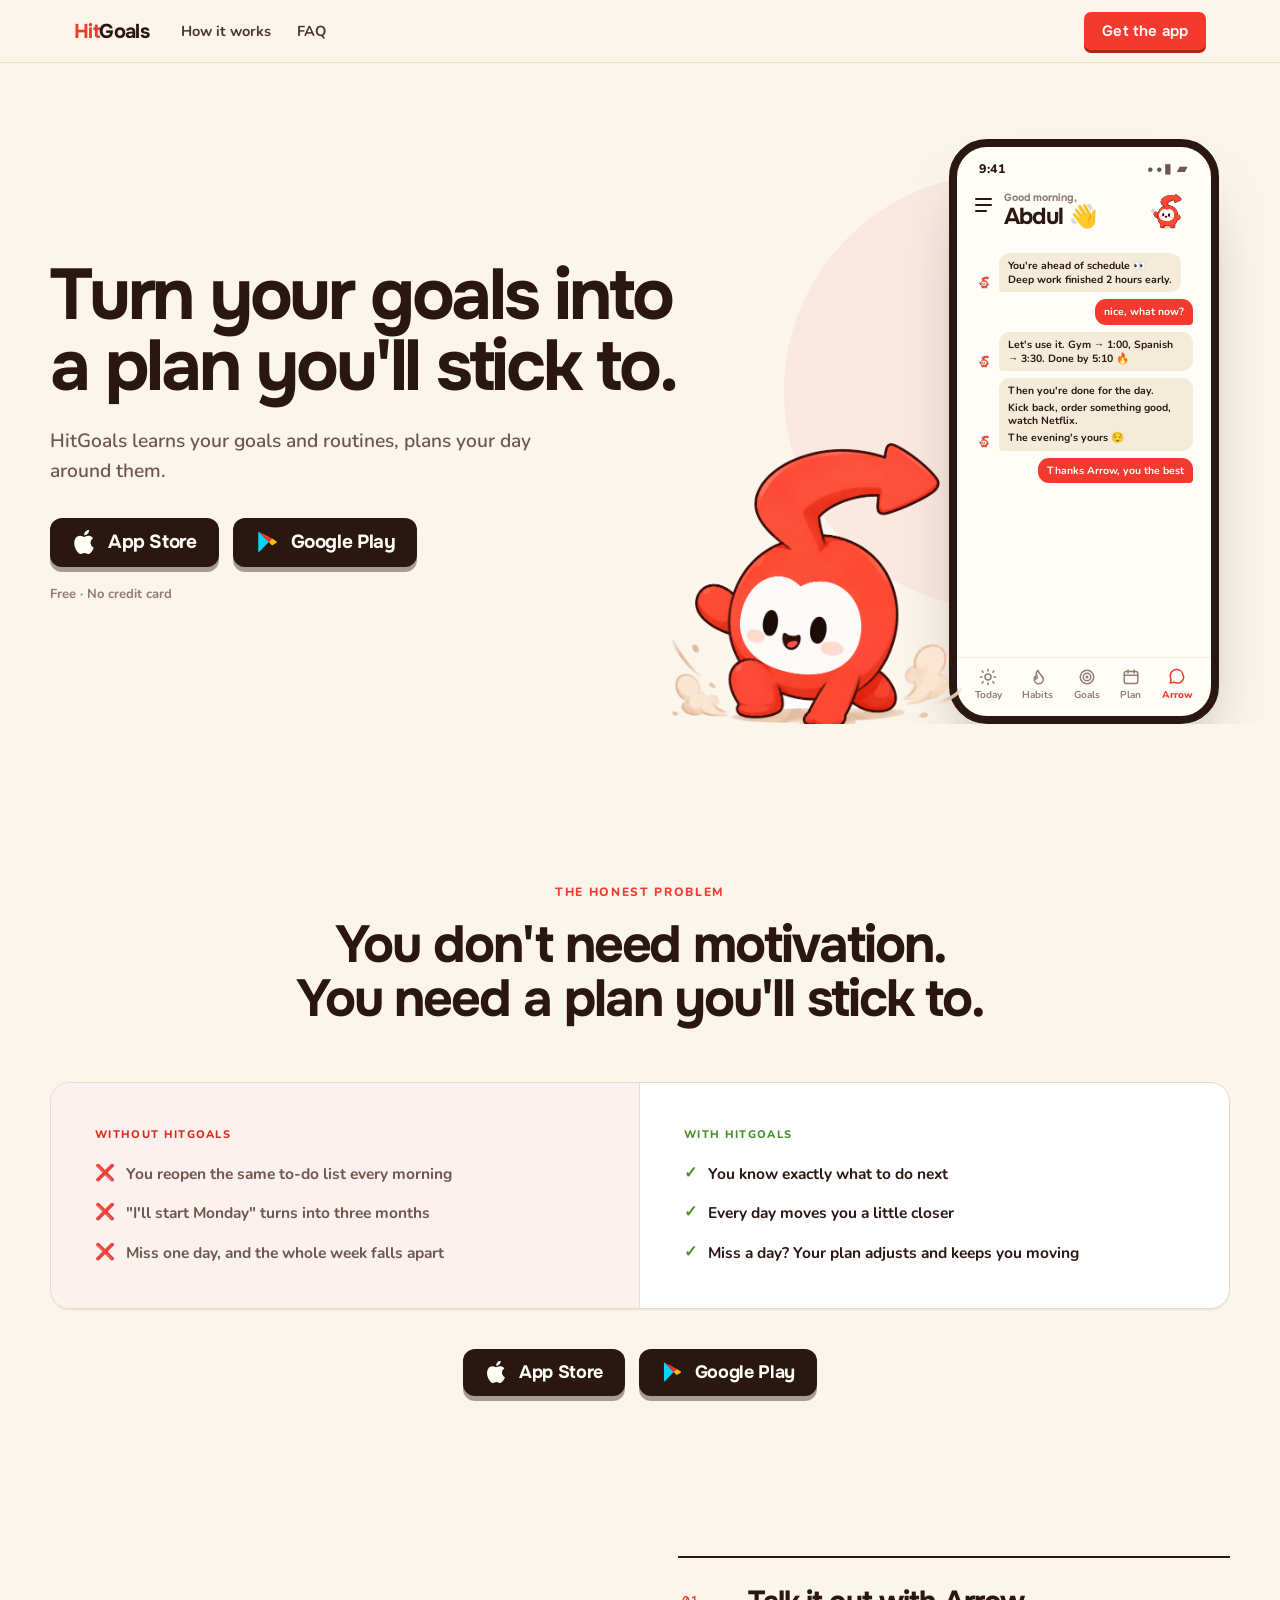
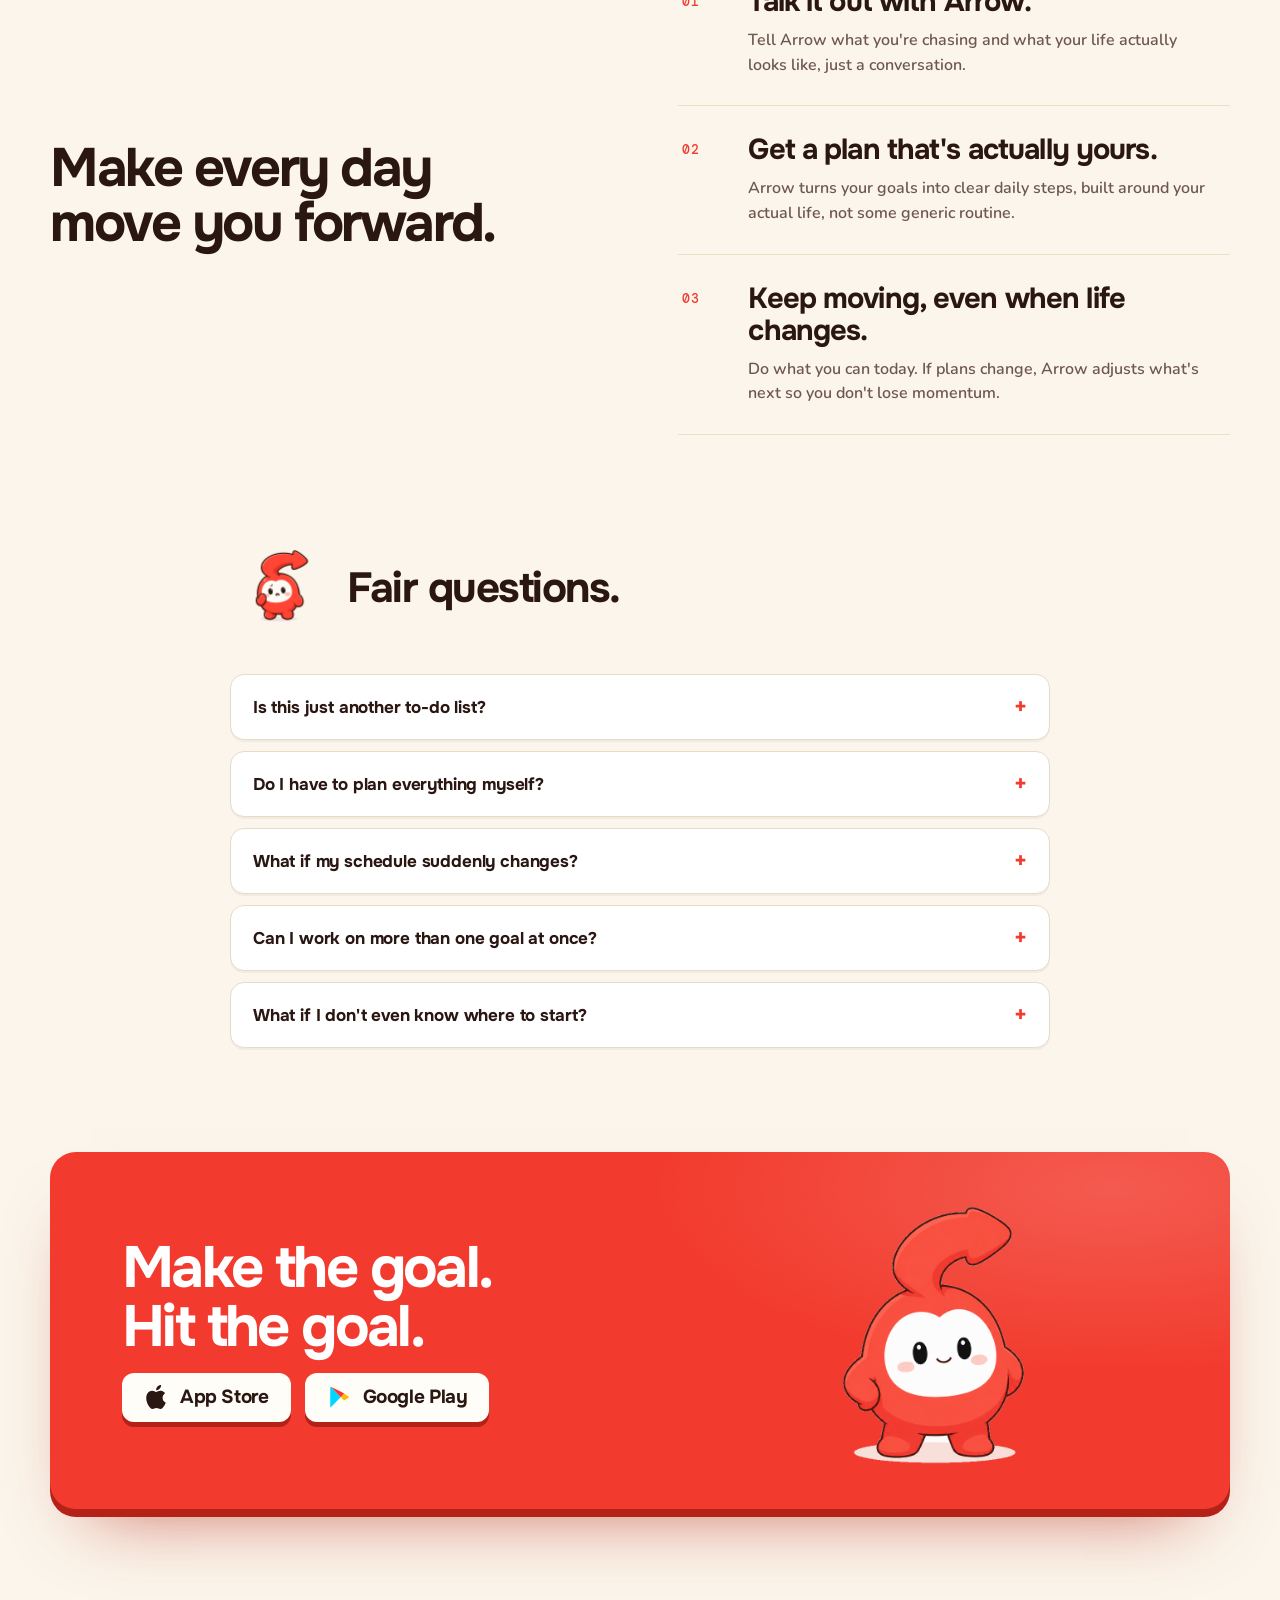
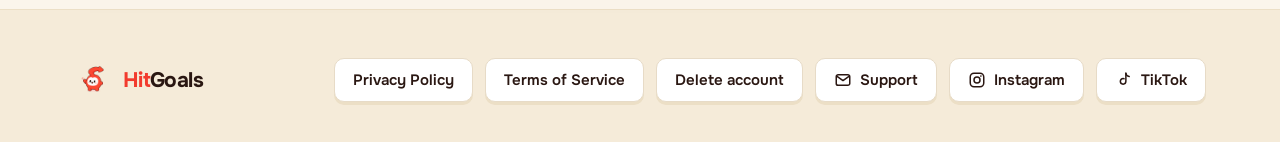
==== commit 27893adc: "Publish account deletion page and footer links" ====
--- a/index.html
+++ b/index.html
@@ -322,6 +322,7 @@
     <div class="site-footer__links">
       <a class="link-btn" href="privacy/">Privacy Policy</a>
       <a class="link-btn" href="terms/">Terms of Service</a>
+      <a class="link-btn" href="delete-account/">Delete account</a>
       <details class="support-contact">
       <summary class="link-btn">
         <svg width="18" height="18" viewBox="0 0 24 24" fill="none" stroke="currentColor" stroke-width="2" stroke-linecap="round" stroke-linejoin="round" aria-hidden="true"><path d="M3 7.5A2.5 2.5 0 0 1 5.5 5h13A2.5 2.5 0 0 1 21 7.5v9A2.5 2.5 0 0 1 18.5 19h-13A2.5 2.5 0 0 1 3 16.5z"></path><path d="m3.6 6.7 8.4 6 8.4-6"></path></svg>
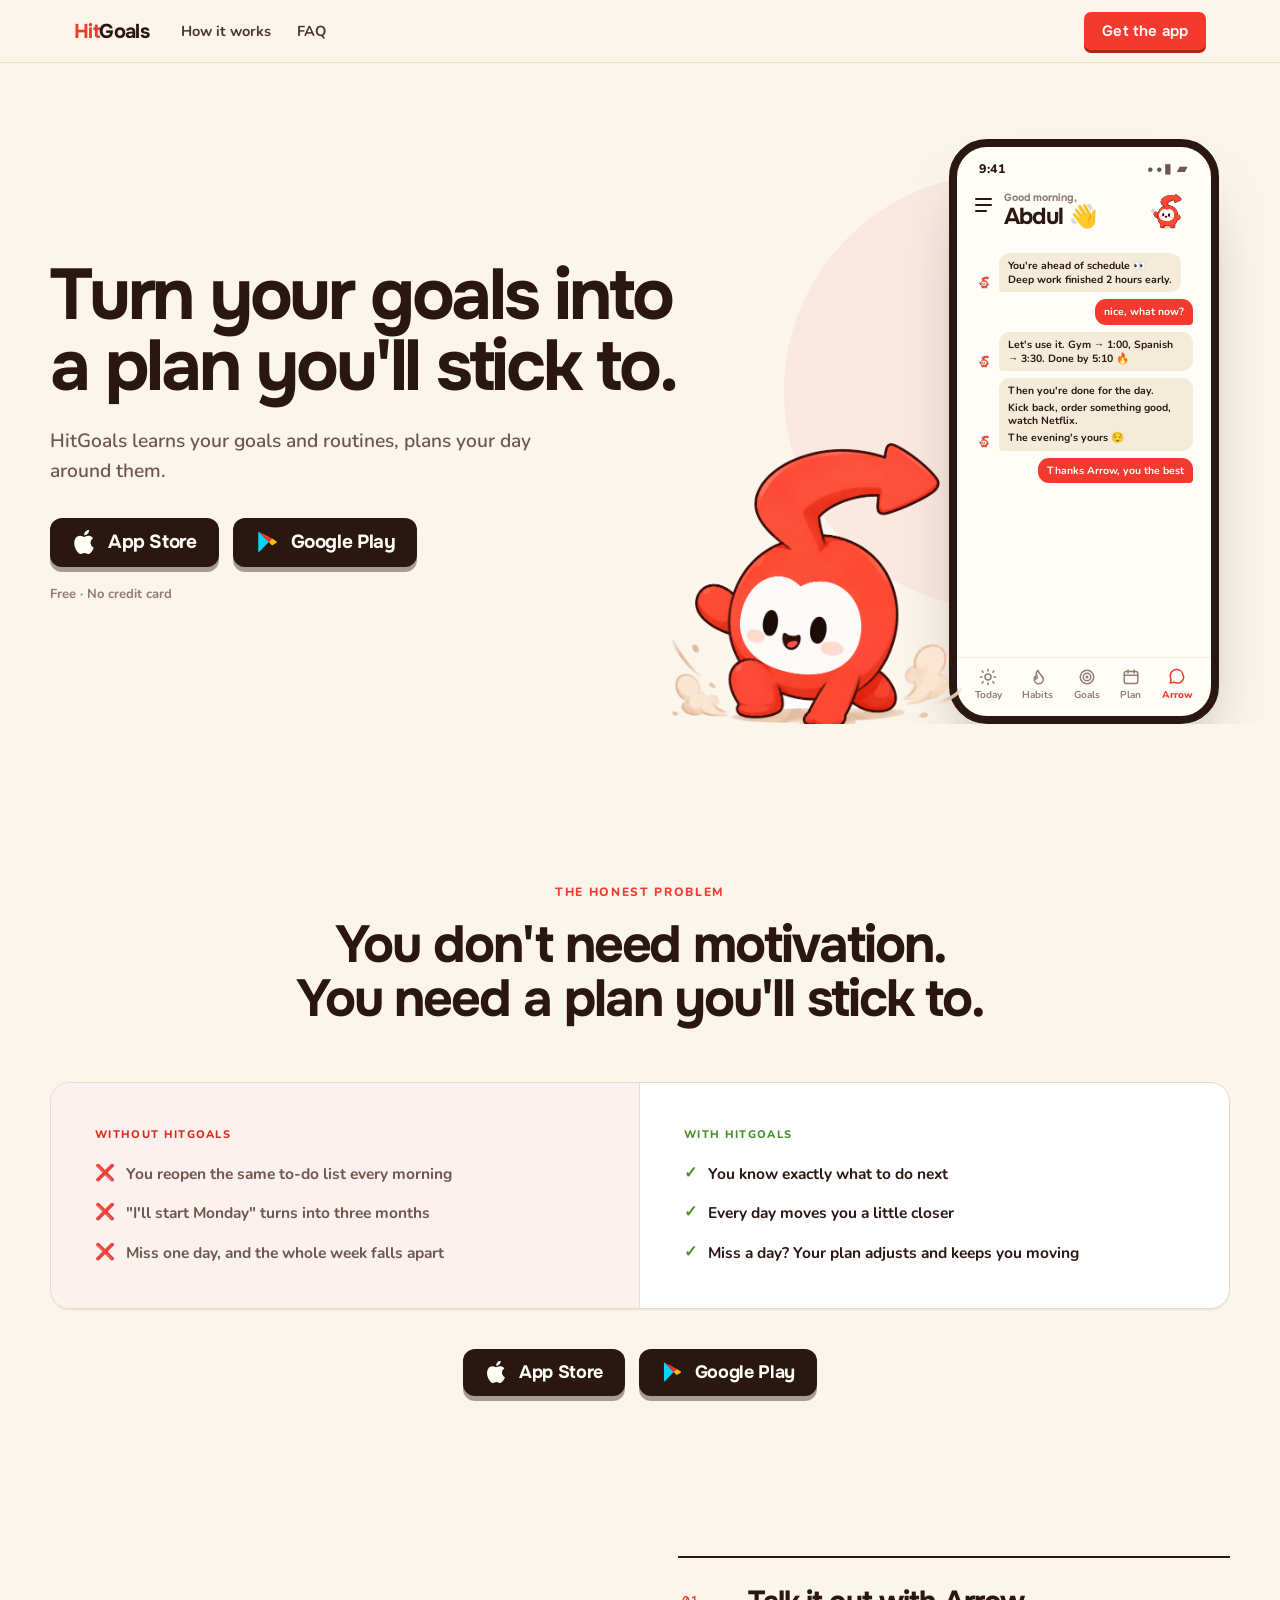
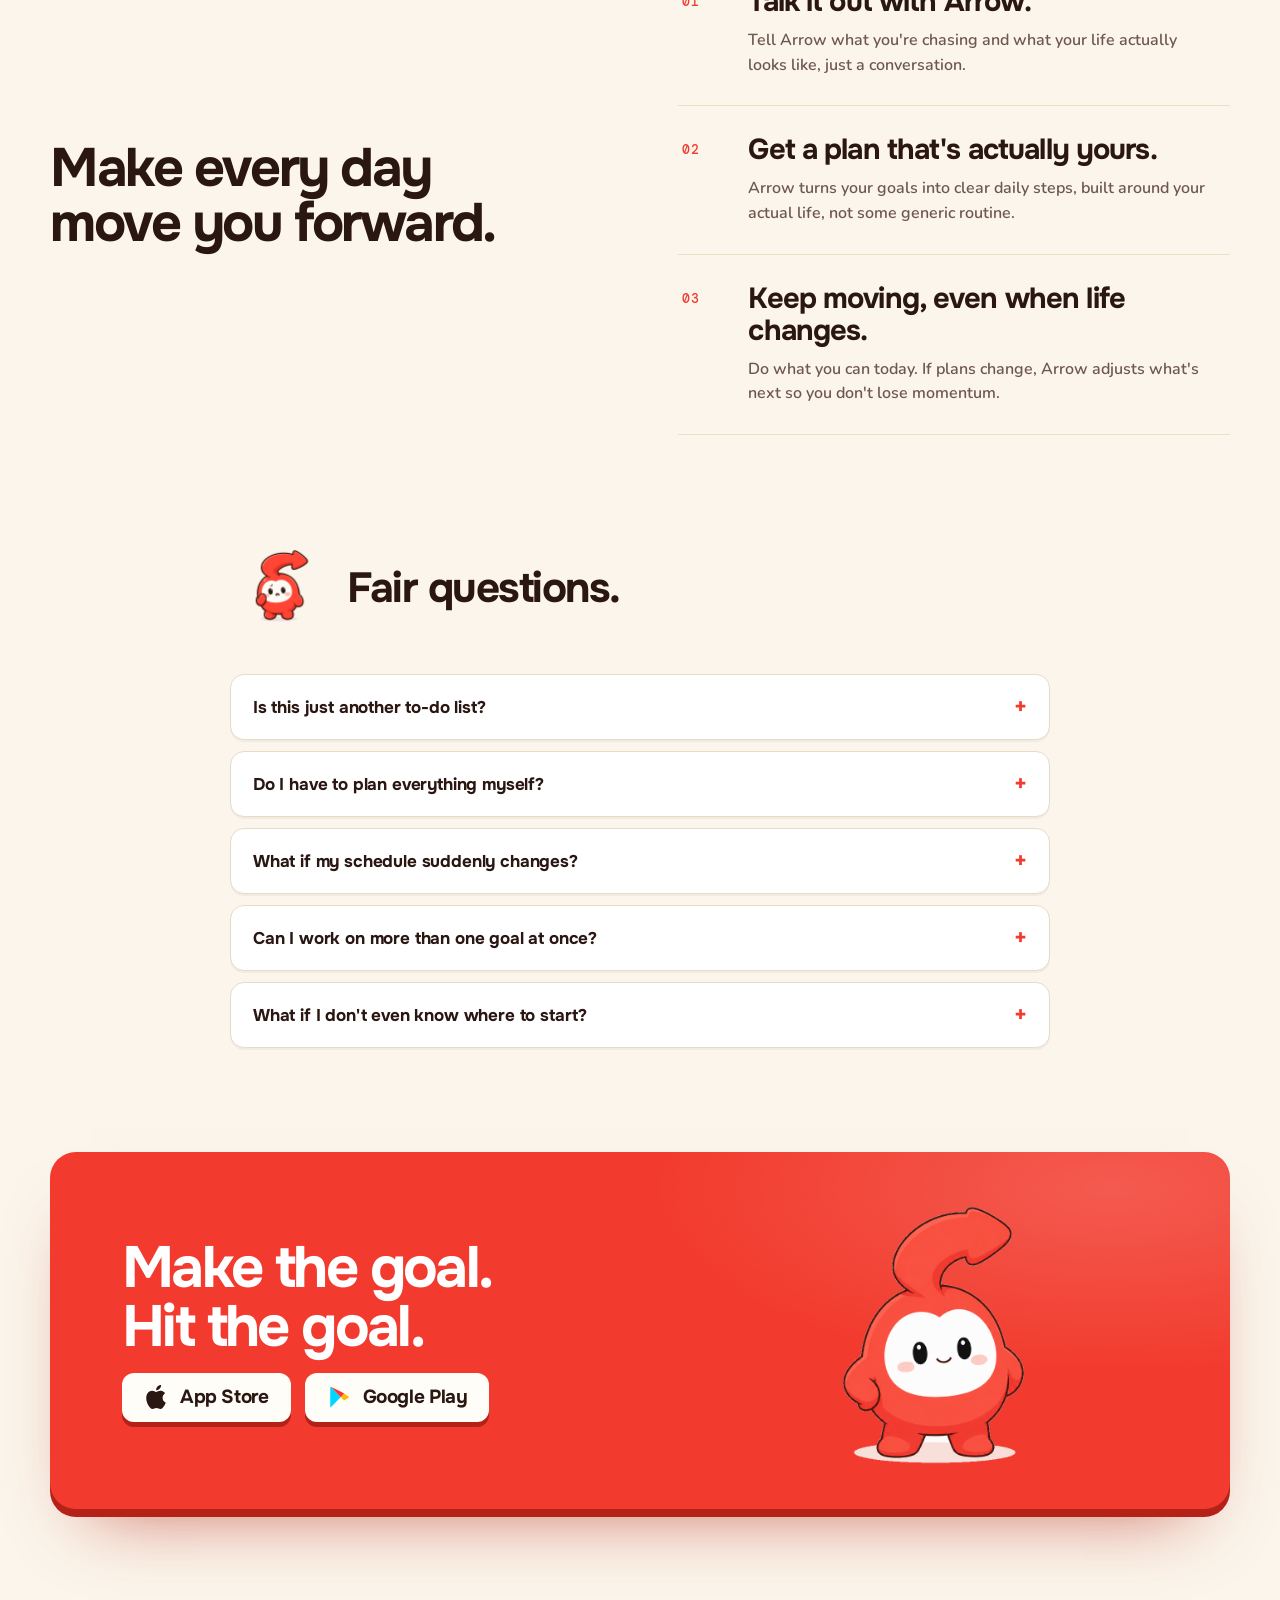
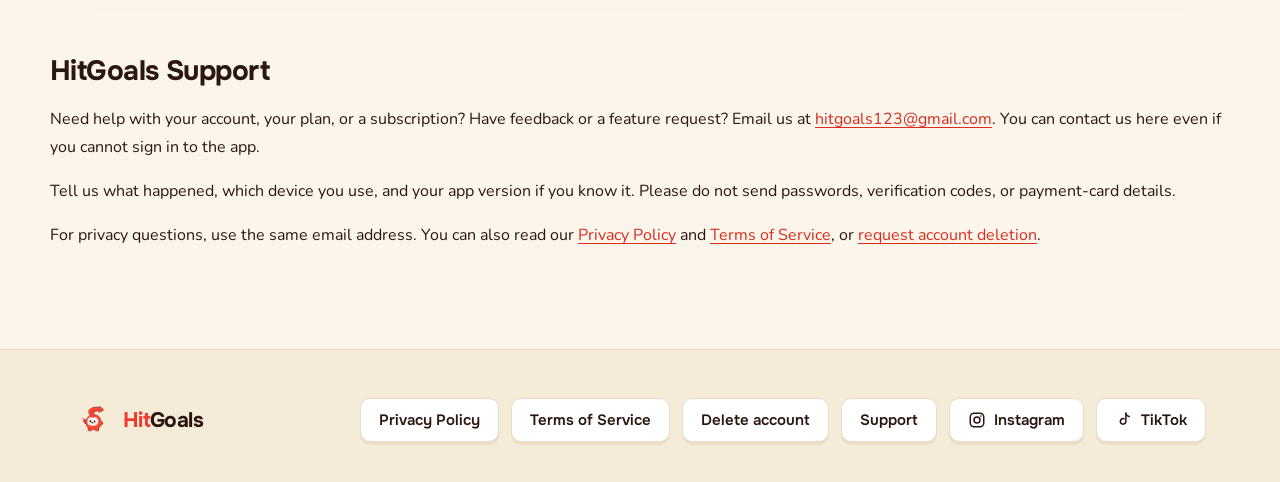
==== commit b7060d86: "Add visible support section and direct support link" ====
--- a/index.html
+++ b/index.html
@@ -311,6 +311,16 @@
     </div>
   </section>
 
+  <!-- ========================================================= support -- -->
+  <section class="section--tight" id="support" aria-labelledby="support-title" style="scroll-margin-top: 100px;">
+    <div class="section__inner legal-page__content">
+      <h2 id="support-title">HitGoals Support</h2>
+      <p>Need help with your account, your plan, or a subscription? Have feedback or a feature request? Email us at <a href="mailto:hitgoals123@gmail.com">hitgoals123@gmail.com</a>. You can contact us here even if you cannot sign in to the app.</p>
+      <p>Tell us what happened, which device you use, and your app version if you know it. Please do not send passwords, verification codes, or payment-card details.</p>
+      <p>For privacy questions, use the same email address. You can also read our <a href="privacy/">Privacy Policy</a> and <a href="terms/">Terms of Service</a>, or <a href="delete-account/">request account deletion</a>.</p>
+    </div>
+  </section>
+
 </main>
 
 <footer class="site-footer">
@@ -323,13 +333,7 @@
       <a class="link-btn" href="privacy/">Privacy Policy</a>
       <a class="link-btn" href="terms/">Terms of Service</a>
       <a class="link-btn" href="delete-account/">Delete account</a>
-      <details class="support-contact">
-      <summary class="link-btn">
-        <svg width="18" height="18" viewBox="0 0 24 24" fill="none" stroke="currentColor" stroke-width="2" stroke-linecap="round" stroke-linejoin="round" aria-hidden="true"><path d="M3 7.5A2.5 2.5 0 0 1 5.5 5h13A2.5 2.5 0 0 1 21 7.5v9A2.5 2.5 0 0 1 18.5 19h-13A2.5 2.5 0 0 1 3 16.5z"></path><path d="m3.6 6.7 8.4 6 8.4-6"></path></svg>
-        Support
-      </summary>
-      <a class="support-contact__email" href="mailto:hitgoals123@gmail.com">hitgoals123@gmail.com</a>
-      </details>
+      <a class="link-btn" href="#support">Support</a>
       <a class="link-btn" href="https://instagram.com/hitgoals" target="_blank" rel="noopener">
         <svg width="18" height="18" viewBox="0 0 24 24" fill="none" stroke="currentColor" stroke-width="2" stroke-linecap="round" stroke-linejoin="round" aria-hidden="true"><rect x="3" y="3" width="18" height="18" rx="5"></rect><circle cx="12" cy="12" r="4"></circle><circle cx="17.2" cy="6.8" r="1.1" fill="currentColor" stroke="none"></circle></svg>
         Instagram
